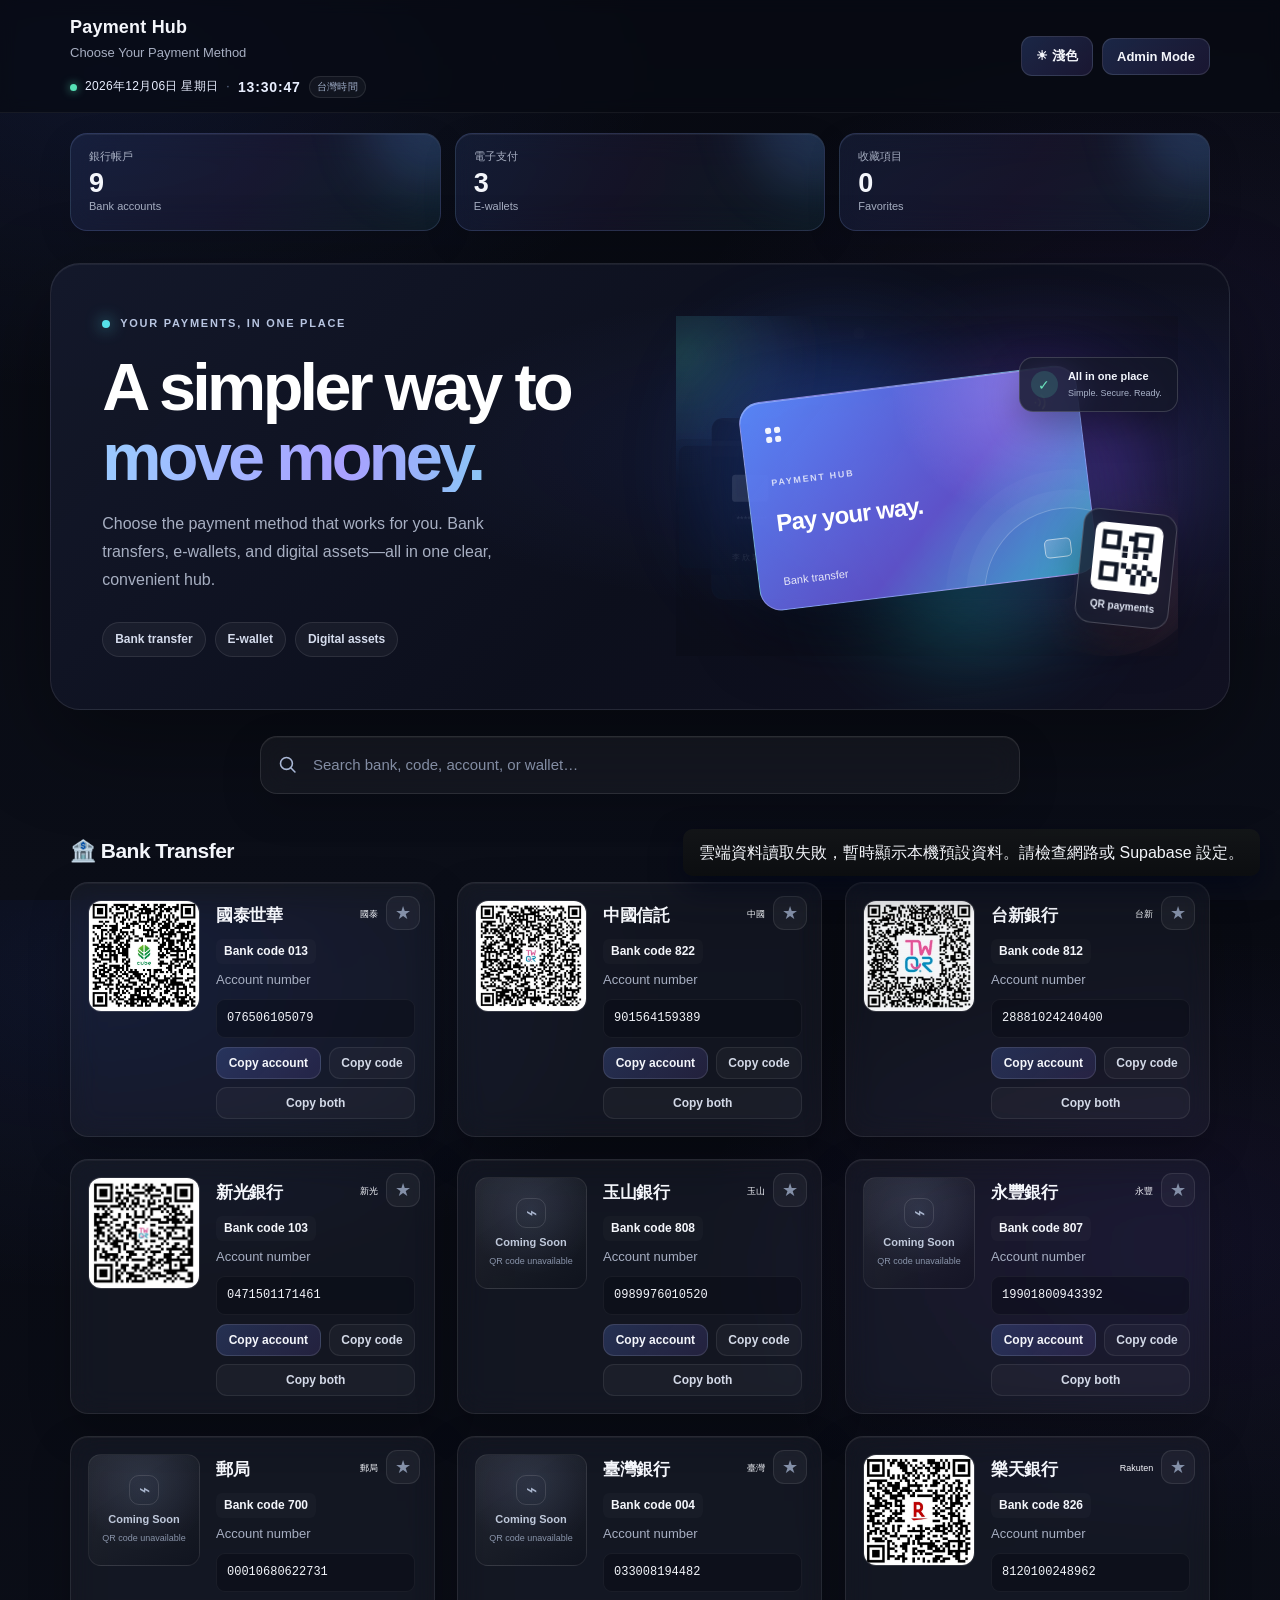
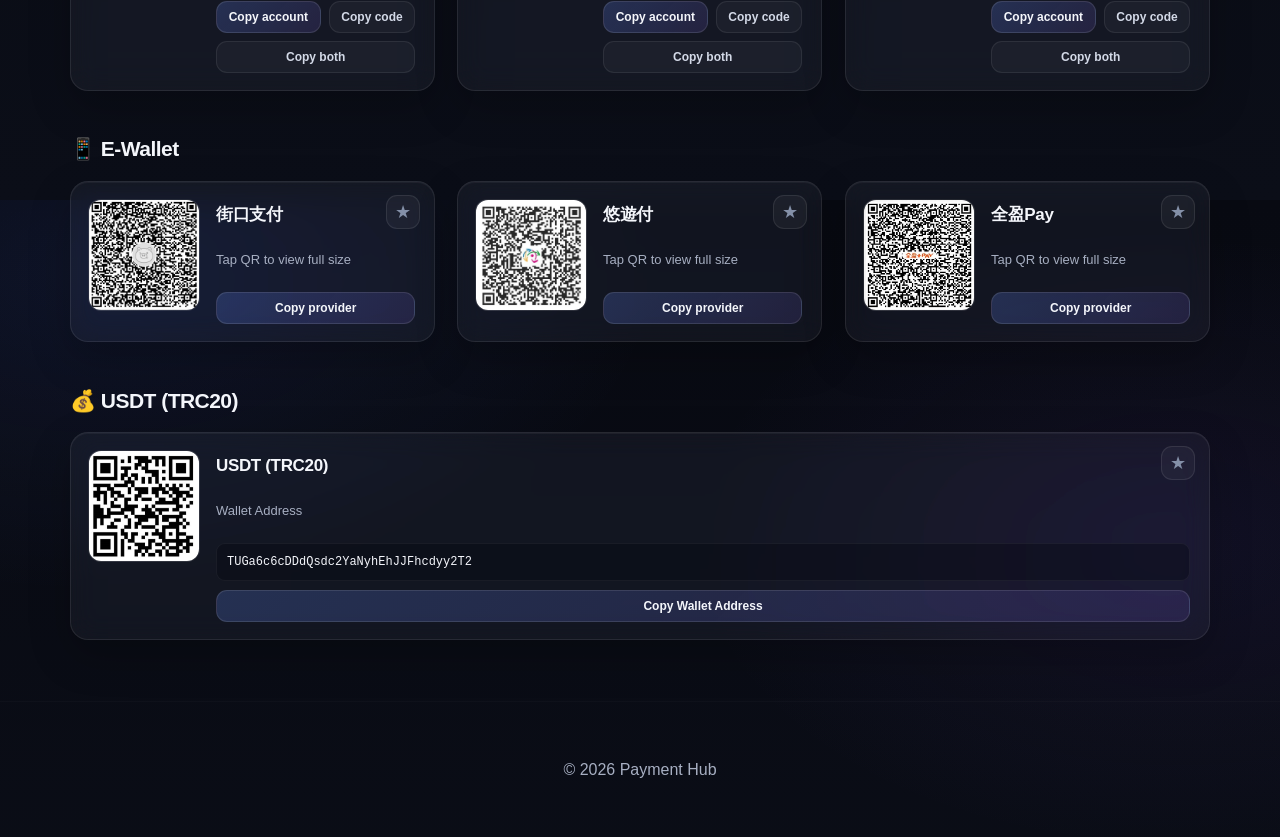
==== index.html @ e32b8cda "Integrate Supabase Shared Payment Hub" ====
<!doctype html>
<html lang="zh-Hant">
<head>
  <meta charset="utf-8" />
  <meta name="viewport" content="width=device-width,initial-scale=1" />
  <title>Payment Hub</title>
  <link rel="stylesheet" href="style.css" />
</head>
<body>
  <header class="site-header">
    <div class="container header-inner">
      <div class="brand">
        <h1 class="site-title">Payment Hub</h1>
        <p class="site-subtitle">Choose Your Payment Method</p>
        <div class="live-clock" aria-label="Current date and time in Taiwan">
          <span class="live-clock-dot" aria-hidden="true"></span>
          <span id="live-date">Loading date…</span>
          <span class="live-clock-divider" aria-hidden="true">·</span>
          <time id="live-time">--:--:--</time>
          <span class="live-clock-zone">台灣時間</span>
        </div>
      </div>
      <div class="header-tools">
        <button id="theme-toggle" class="btn btn-secondary theme-toggle" type="button" aria-label="Switch color theme">☀ 淺色</button>
        <button id="admin-toggle" class="btn admin-toggle" type="button">Admin Mode</button>
      </div>
    </div>
  </header>

  <main>
    <section class="overview-strip container" aria-label="Payment overview">
      <div class="overview-card"><span>銀行帳戶</span><strong data-count="bank-count">0</strong><small>Bank accounts</small></div>
      <div class="overview-card"><span>電子支付</span><strong data-count="wallet-count">0</strong><small>E-wallets</small></div>
      <div class="overview-card"><span>收藏項目</span><strong data-count="favorite-count">0</strong><small>Favorites</small></div>
    </section>
    <section class="hero" aria-labelledby="hero-title">
      <div class="hero-inner container">
        <div class="hero-copy">
          <p class="hero-eyebrow"><span class="eyebrow-dot"></span> YOUR PAYMENTS, IN ONE PLACE</p>
          <h2 class="hero-title" id="hero-title">A simpler way to <span>move money.</span></h2>
          <p class="hero-subtitle">Choose the payment method that works for you. Bank transfers, e-wallets, and digital assets—all in one clear, convenient hub.</p>
          <div class="hero-highlights" aria-label="Available payment categories">
            <span>Bank transfer</span>
            <span>E-wallet</span>
            <span>Digital assets</span>
          </div>
        </div>

        <div class="hero-art" aria-hidden="true">
          <img class="hero-illustration" src="images/images_hero-illustration.svg" alt="">
          <div class="hero-orb hero-orb-blue"></div>
          <div class="hero-orb hero-orb-purple"></div>
          <div class="hero-orb hero-orb-cyan"></div>

          <div class="visual-payment-card">
            <div class="visual-card-top">
              <span class="visual-mark"><i></i><i></i><i></i><i></i></span>
              <svg class="visual-contactless" viewBox="0 0 24 24" fill="none">
                <path d="M8.5 8.5a5 5 0 0 1 0 7M12 5a10 10 0 0 1 0 14M5 12h.01" stroke="currentColor" stroke-width="1.8" stroke-linecap="round"/>
              </svg>
            </div>
            <span class="visual-card-label">PAYMENT HUB</span>
            <strong>Pay your way.</strong>
            <div class="visual-card-bottom">
              <span>Bank transfer</span>
              <span class="visual-card-chip"></span>
            </div>
          </div>

          <div class="visual-qr-card">
            <svg class="visual-qr" viewBox="0 0 64 64" fill="none">
              <rect width="64" height="64" rx="8" fill="white"/>
              <path fill="#111827" d="M7 7h18v18H7zM11 11v10h10V11H11zm26-4h18v18H37zM41 11v10h10V11H41zM7 37h18v18H7zM11 41v10h10V41H11zm21-30h5v5h-5zm-5 10h5v5h-5zm10 0h5v5h-5zm10 5h5v5h-5zM27 27h5v5h-5zm10 0h5v5h-5zm10 0h5v5h-5zM27 37h5v5h-5zm10 0h5v5h-5zm10 0h5v5h-5zm-15 5h5v5h-5zm10 0h5v5h-5zm10 0h5v5h-5zm-15 5h5v5h-5zm10 0h5v5h-5zm10 0h5v5h-5zm-20 5h5v5h-5zm10 0h5v5h-5z"/>
            </svg>
            <span>QR payments</span>
          </div>

          <div class="visual-status">
            <span class="status-check">✓</span>
            <span><strong>All in one place</strong><small>Simple. Secure. Ready.</small></span>
          </div>
        </div>
      </div>
    </section>

    <section class="search-panel container" role="search" aria-label="Search payment methods">
      <div class="search-control">
        <svg class="search-icon" viewBox="0 0 24 24" fill="none" aria-hidden="true">
          <circle cx="10.8" cy="10.8" r="6.8" stroke="currentColor" stroke-width="1.8"/>
          <path d="m16 16 4.5 4.5" stroke="currentColor" stroke-width="1.8" stroke-linecap="round"/>
        </svg>
        <input id="payment-search" type="search" aria-label="Search bank names, bank codes, account numbers, and e-wallets" placeholder="Search bank, code, account, or wallet…" autocomplete="off">
        <button id="clear-search" class="search-clear" type="button" aria-label="Clear search" hidden>×</button>
      </div>
    </section>
    <p id="search-empty" class="search-empty container" role="status" hidden>No payment methods found. Try another name, bank code, or account number.</p>

    <section class="sections container">
      <div id="favorites-section" class="section-block favorites-section" hidden>
        <h3 class="section-title">★ Favorites</h3>
        <div id="favorites-grid" class="grid cards-grid"></div>
      </div>

      <!-- Bank Transfer -->
      <div class="section-block">
        <h3 class="section-title">🏦 Bank Transfer</h3>
        <div id="banks-grid" class="grid cards-grid"></div>
      </div>

      <!-- E-Wallet -->
      <div class="section-block">
        <h3 class="section-title">📱 E-Wallet</h3>
        <div id="ewallet-grid" class="grid cards-grid"></div>
      </div>

      <!-- USDT -->
      <div class="section-block">
        <h3 class="section-title">💰 USDT (TRC20)</h3>
        <div class="usdt-card card glass payment-card" data-payment-id="usdt:trc20" data-search="USDT TRC20 Wallet Address TUGa6c6cDDdQsdc2YaNyhEhJJFhcdyy2T2">
          <div class="card-media">
            <img src="images/ustd.jpg" alt="USDT (TRC20)" class="card-img qr-img payment-qr" data-provider="USDT (TRC20)" data-full="images/ustd.jpg">
          </div>
          <div class="card-body">
            <div class="card-heading">
              <h4 class="card-name">USDT (TRC20)</h4>
              <button class="favorite-toggle" type="button" data-action="favorite" data-payment-id="usdt:trc20" aria-label="Add USDT (TRC20) to favorites" aria-pressed="false">★</button>
            </div>
            <p class="muted">Wallet Address</p>
            <pre id="usdt-address" class="address">TUGa6c6cDDdQsdc2YaNyhEhJJFhcdyy2T2</pre>
            <div class="card-actions">
              <button class="btn ripple" id="copy-usdt" data-action="copy-usdt">Copy Wallet Address</button>
            </div>
          </div>
        </div>
      </div>
    </section>
  </main>

  <footer class="site-footer">
    <div class="container footer-inner">
      <p>© 2026 Payment Hub</p>
    </div>
  </footer>

  <!-- Personal admin workspace -->
  <section id="admin-panel" class="admin-panel" hidden aria-labelledby="admin-title">
    <div class="admin-panel-inner">
      <div class="admin-heading">
        <div>
          <p class="admin-kicker">SHARED ADMIN WORKSPACE</p>
          <h2 id="admin-title">Payment management</h2>
          <p class="admin-note">Changes are saved to the shared Payment Hub database and are visible to all visitors.</p>
        </div>
        <button id="admin-exit" class="btn btn-secondary" type="button">Exit Admin</button>
      </div>
      <div class="admin-toolbar">
        <button id="add-bank" class="btn" type="button">＋ Add bank</button>
        <button id="add-wallet" class="btn" type="button">＋ Add e-wallet</button>
        <button id="export-data" class="btn btn-secondary" type="button">Export backup</button>
        <button id="import-data" class="btn btn-secondary" type="button">Import backup</button>
        <input id="import-file" type="file" accept="application/json,.json" hidden>
      </div>
      <form id="payment-editor" class="payment-editor" hidden>
        <h3 id="editor-title">Add payment method</h3>
        <input id="editor-type" type="hidden">
        <input id="editor-original-id" type="hidden">
        <div class="editor-fields">
          <label>Display name<input id="editor-name" required maxlength="60" autocomplete="off"></label>
          <label id="bank-code-wrap">Bank code<input id="editor-code" maxlength="12" inputmode="numeric" autocomplete="off"></label>
          <label id="bank-account-wrap">Account number<input id="editor-account" maxlength="50" autocomplete="off"></label>
          <label class="upload-label">QR image (JPG / PNG)<input id="editor-image" type="file" accept="image/jpeg,image/png"></label>
        </div>
        <p id="editor-image-status" class="admin-note">No new image selected. Existing QR image will be retained when editing.</p>
        <div class="editor-actions">
          <button class="btn" type="submit">Save payment method</button>
          <button id="editor-cancel" class="btn btn-secondary" type="button">Cancel</button>
        </div>
      </form>
      <section class="admin-history">
        <div class="history-heading"><h3>操作歷史</h3><button id="clear-history" class="btn btn-secondary" type="button">清除紀錄</button></div>
        <div id="admin-history-list" class="history-list"></div>
      </section>
      <div class="admin-lists">
        <div><h3>Banks</h3><div id="admin-banks-list" class="admin-list"></div></div>
        <div><h3>E-wallets</h3><div id="admin-wallets-list" class="admin-list"></div></div>
      </div>
      <p class="admin-security">Security: Supabase authentication and database policies control administrator access. Visitors can only view published payment methods.</p>
    </div>
  </section>

  <!-- Toast -->
  <div id="toast" class="toast" aria-live="polite" aria-atomic="true"></div>

  <!-- QR Modal -->
  <div id="qr-modal" class="modal" aria-hidden="true">
    <div class="modal-overlay" id="modal-overlay"></div>
    <div class="modal-content" role="dialog" aria-modal="true" aria-labelledby="modal-caption">
      <button id="modal-close" class="modal-close" aria-label="Close">✕</button>
      <img id="modal-img" src="" alt="QR full view">
      <p id="modal-caption" class="modal-caption"></p>
    </div>
  </div>

  <script src="script.js"></script>
</body>
</html>
---- style.css ----
/* style.css - Payment Hub
   Dark glassmorphism theme, smooth animations, responsive layout
   Supports: hero svg, cards, modal, toast, ripple, intersection reveal
*/

/* =========================
   Variables
   ========================= */
:root{
  --bg-01: #080a12;
  --bg-02: #0b0e18;
  --panel: rgba(255,255,255,0.04);
  --glass: rgba(255,255,255,0.055);
  --muted: #a7afc2;
  --text: #f4f6fb;
  --accent-1: #64a7ff;
  --accent-2: #56e1e9;
  --accent-3: #a78bfa;
  --success: #34d399;
  --shadow: 0 12px 30px rgba(2,6,23,0.65);
  --card-radius: 14px;
  --gap: 20px;
  --container-max: 1180px;
}

/* =========================
   Reset & base
   ========================= */
* { box-sizing: border-box; -webkit-font-smoothing:antialiased; -moz-osx-font-smoothing:grayscale; }
html,body { height:100%; }
html { font-size:16px; }
body{
  margin:0;
  min-height:100%;
  background-image:
    radial-gradient(800px 460px at 8% 8%, rgba(82,119,255,0.09), transparent 70%),
    radial-gradient(700px 440px at 92% 38%, rgba(119,74,222,0.08), transparent 70%),
    linear-gradient(180deg, var(--bg-01) 0%, var(--bg-02) 100%);
  color:var(--text);
  font-family: -apple-system, BlinkMacSystemFont, "Segoe UI", Roboto, "Helvetica Neue", Arial, "Noto Sans TC";
  line-height:1.45;
  -webkit-tap-highlight-color: transparent;
  padding-bottom:80px;
}

/* container */
.container { max-width: var(--container-max); margin: 0 auto; padding: 20px; }

/* link reset */
a { color: inherit; text-decoration: none; }

/* =========================
   Header
   ========================= */
.site-header {
  position: sticky;
  top:0;
  z-index:60;
  backdrop-filter: blur(8px) saturate(120%);
  background: rgba(8,10,18,0.72);
  border-bottom: 1px solid rgba(255,255,255,0.06);
}
.header-inner {
  display:flex;
  align-items:center;
  justify-content:space-between;
  gap:12px;
  padding:14px 20px;
}
.brand .site-title {
  font-size:18px;
  font-weight:700;
  letter-spacing:0.2px;
  color:var(--text);
  margin:0;
  opacity:0;
  transform: translateY(-6px);
  transition: all 700ms cubic-bezier(.2,.9,.2,1);
}
.brand .site-subtitle {
  font-size:13px;
  color:var(--muted);
  margin-top:4px;
  opacity:0;
  transform: translateY(-6px);
  transition: all 700ms cubic-bezier(.2,.9,.2,1) 120ms;
}

/* =========================
   HERO
   ========================= */
.hero {
  display:flex;
  align-items:center;
  justify-content:center;
  padding:32px 12px 26px;
}
.hero-inner {
  display:flex;
  align-items:center;
  justify-content:space-between;
  gap:clamp(28px, 5vw, 72px);
  width:100%;
  max-width:1180px;
  min-height:400px;
  padding:clamp(28px, 4vw, 56px);
  border-radius:30px;
  position:relative;
  isolation:isolate;
  overflow:hidden;
  background:
    radial-gradient(ellipse at 82% 42%, rgba(82,111,255,0.12), transparent 48%),
    linear-gradient(135deg, rgba(20,25,43,0.96), rgba(13,16,29,0.94) 55%, rgba(17,17,34,0.96));
  border:1px solid rgba(255,255,255,0.09);
  box-shadow:0 32px 90px rgba(0,0,0,0.36), inset 0 1px 0 rgba(255,255,255,0.055);
}

.hero-copy { flex:0 1 510px; min-width:0; position:relative; z-index:2; color:var(--text); }
.hero-eyebrow {
  display:flex;
  align-items:center;
  gap:10px;
  margin:0 0 22px;
  color:#b8c5e1;
  font-size:11px;
  font-weight:700;
  letter-spacing:0.16em;
}
.eyebrow-dot {
  width:8px;
  height:8px;
  border-radius:50%;
  background:var(--accent-2);
  box-shadow:0 0 16px rgba(86,225,233,0.85);
}
.hero-title {
  max-width:540px;
  font-size:clamp(42px, 5.2vw, 68px);
  line-height:1.04;
  margin:0 0 18px;
  letter-spacing:-0.055em;
  font-weight:730;
  color:#fff;
  opacity:0;
  transform:translateY(8px);
  transition:all 800ms cubic-bezier(.2,.9,.2,1);
}
.hero-title span {
  display:block;
  background:linear-gradient(100deg, #9bc8ff 5%, #a9a0ff 48%, #6ee8ee 100%);
  -webkit-background-clip:text;
  background-clip:text;
  color:transparent;
}
.hero-subtitle {
  max-width:450px;
  font-size:16px;
  line-height:1.75;
  margin:0;
  color:var(--muted);
  opacity:0;
  transform:translateY(10px);
  transition:all 860ms cubic-bezier(.2,.9,.2,1) 120ms;
}
.hero-highlights {
  display:flex;
  flex-wrap:wrap;
  gap:9px;
  margin-top:28px;
}
.hero-highlights span {
  padding:8px 12px;
  border:1px solid rgba(255,255,255,0.09);
  border-radius:999px;
  background:rgba(255,255,255,0.045);
  color:#d5dced;
  font-size:12px;
  font-weight:600;
}

.hero-art {
  flex:1 1 500px;
  min-width:0;
  max-width:570px;
  min-height:340px;
  position:relative;
  display:flex;
  align-items:center;
  justify-content:center;
  isolation:isolate;
}
.hero-illustration {
  position:absolute;
  z-index:-1;
  inset:0;
  width:100%;
  height:100%;
  object-fit:cover;
  opacity:0.54;
  mix-blend-mode:screen;
  filter:saturate(1.18);
  pointer-events:none;
}
.hero-orb {
  position:absolute;
  z-index:-1;
  width:190px;
  height:190px;
  border-radius:50%;
  filter:blur(58px);
  opacity:0.52;
  animation:ambientDrift 9s ease-in-out infinite alternate;
  pointer-events:none;
}
.hero-orb-blue { top:15%; left:13%; background:#326dff; }
.hero-orb-purple { top:20%; right:9%; background:#8b4dff; animation-delay:-3s; }
.hero-orb-cyan { bottom:7%; left:43%; width:150px; height:150px; background:#19d8e6; animation-delay:-6s; }
@keyframes ambientDrift {
  from { transform:translate3d(-10px, 8px, 0) scale(0.92); opacity:0.38; }
  to { transform:translate3d(14px, -12px, 0) scale(1.12); opacity:0.66; }
}
.visual-payment-card {
  position:relative;
  z-index:1;
  width:min(340px, 76%);
  min-height:210px;
  padding:22px 24px 18px;
  display:flex;
  flex-direction:column;
  justify-content:space-between;
  overflow:hidden;
  border:1px solid rgba(255,255,255,0.26);
  border-radius:22px;
  background:
    radial-gradient(circle at 84% 7%, rgba(178,157,255,0.48), transparent 38%),
    linear-gradient(135deg, rgba(91,139,255,0.94), rgba(99,83,207,0.92) 58%, rgba(60,185,211,0.9));
  box-shadow:0 28px 70px rgba(0,0,0,0.42), inset 0 1px 0 rgba(255,255,255,0.3);
  transform:rotate(-7deg) translate(-9px, 1px);
  animation:cardFloat 6s ease-in-out infinite;
}
.visual-payment-card::after {
  content:"";
  position:absolute;
  width:170px;
  height:170px;
  right:-55px;
  bottom:-105px;
  border:1px solid rgba(255,255,255,0.23);
  border-radius:50%;
  box-shadow:0 0 0 18px rgba(255,255,255,0.035), 0 0 0 38px rgba(255,255,255,0.025);
  pointer-events:none;
}
.visual-card-top,.visual-card-bottom { display:flex; align-items:center; justify-content:space-between; }
.visual-mark { display:grid; grid-template-columns:repeat(2, 6px); gap:3px; }
.visual-mark i { width:6px; height:6px; border-radius:2px; background:rgba(255,255,255,0.92); }
.visual-contactless { width:23px; height:23px; color:rgba(255,255,255,0.88); }
.visual-card-label { margin-top:15px; color:rgba(255,255,255,0.75); font-size:9px; font-weight:700; letter-spacing:0.19em; }
.visual-payment-card strong { margin-top:3px; color:#fff; font-size:24px; letter-spacing:-0.035em; }
.visual-card-bottom { margin-top:16px; color:rgba(255,255,255,0.86); font-size:11px; }
.visual-card-chip { width:27px; height:19px; border:1px solid rgba(255,255,255,0.58); border-radius:5px; background:linear-gradient(135deg, rgba(255,255,255,0.2), rgba(255,255,255,0.04)); }
.visual-qr-card {
  position:absolute;
  z-index:2;
  right:1%;
  bottom:9%;
  display:flex;
  flex-direction:column;
  align-items:center;
  gap:8px;
  padding:12px 12px 10px;
  border:1px solid rgba(255,255,255,0.2);
  border-radius:16px;
  background:rgba(21,25,42,0.78);
  box-shadow:0 18px 45px rgba(0,0,0,0.35);
  backdrop-filter:blur(16px);
  transform:rotate(6deg);
  animation:floatGentle 5s ease-in-out infinite;
}
.visual-qr { display:block; width:68px; height:68px; border-radius:8px; }
.visual-qr-card span { color:#e0e6f4; font-size:10px; font-weight:600; }
.visual-status {
  position:absolute;
  z-index:3;
  top:12%;
  right:0;
  display:flex;
  align-items:center;
  gap:10px;
  padding:11px 15px 11px 11px;
  border:1px solid rgba(255,255,255,0.16);
  border-radius:14px;
  background:rgba(20,24,40,0.82);
  box-shadow:0 14px 35px rgba(0,0,0,0.28);
  backdrop-filter:blur(14px);
  animation:floatGentle 5.8s ease-in-out -1.5s infinite;
}
.status-check {
  display:grid;
  place-items:center;
  width:27px;
  height:27px;
  border-radius:50%;
  background:rgba(74,222,171,0.17);
  color:#6be4bd;
  font-size:14px;
}
.visual-status strong,.visual-status small { display:block; }
.visual-status strong { color:#f2f5fc; font-size:11px; }
.visual-status small { margin-top:2px; color:#aab4ca; font-size:9px; }
@keyframes cardFloat { 0%,100% { transform:rotate(-7deg) translate(-9px, 1px); } 50% { transform:rotate(-5deg) translate(-5px, -8px); } }
@keyframes floatGentle { 0%,100% { translate:0 0; } 50% { translate:0 -8px; } }

/* =========================
   Search & favorites
   ========================= */
.search-panel { padding-top:0; padding-bottom:12px; }
.search-control {
  display:flex;
  align-items:center;
  gap:13px;
  max-width:760px;
  min-height:58px;
  margin:0 auto;
  padding:0 16px;
  border:1px solid rgba(255,255,255,0.1);
  border-radius:17px;
  background:rgba(255,255,255,0.045);
  box-shadow:0 14px 40px rgba(0,0,0,0.18), inset 0 1px 0 rgba(255,255,255,0.04);
  backdrop-filter:blur(16px);
  transition:border-color 180ms ease, box-shadow 180ms ease, background 180ms ease;
}
.search-control:focus-within {
  border-color:rgba(116,155,255,0.55);
  background:rgba(255,255,255,0.065);
  box-shadow:0 0 0 4px rgba(103,143,255,0.1), 0 14px 40px rgba(0,0,0,0.2);
}
.search-icon { width:21px; height:21px; flex:0 0 auto; color:#aab8d6; }
.search-control input {
  width:100%;
  min-width:0;
  border:0;
  outline:0;
  background:transparent;
  color:var(--text);
  font:inherit;
  font-size:15px;
}
.search-control input::placeholder { color:#838da4; }
.search-control input::-webkit-search-cancel-button { display:none; }
.search-clear {
  display:grid;
  place-items:center;
  flex:0 0 30px;
  width:30px;
  height:30px;
  border:0;
  border-radius:50%;
  background:rgba(255,255,255,0.09);
  color:#dce4f4;
  font-size:21px;
  line-height:1;
  cursor:pointer;
}
.search-clear[hidden], [hidden] { display:none !important; }
.search-empty {
  margin-top:8px;
  margin-bottom:0;
  padding:22px;
  border:1px dashed rgba(255,255,255,0.13);
  border-radius:16px;
  color:var(--muted);
  text-align:center;
}
.favorites-section .section-title { color:#d9ceff; }
.card-heading { display:flex; align-items:flex-start; justify-content:space-between; gap:8px; min-width:0; }
.card-heading .card-name { min-width:0; padding-top:3px; }
.favorite-toggle {
  display:grid;
  place-items:center;
  flex:0 0 34px;
  width:34px;
  height:34px;
  margin:-4px -5px 0 0;
  border:1px solid rgba(255,255,255,0.09);
  border-radius:11px;
  background:rgba(255,255,255,0.045);
  color:#8490a8;
  font-size:18px;
  cursor:pointer;
  transition:color 180ms ease, background 180ms ease, border-color 180ms ease, transform 180ms ease;
}
.favorite-toggle:hover { transform:scale(1.07); color:#ffe19a; }
.favorite-toggle.is-favorite {
  color:#ffd166;
  border-color:rgba(255,209,102,0.28);
  background:rgba(255,209,102,0.12);
  text-shadow:0 0 14px rgba(255,209,102,0.44);
}
.card-actions { flex-wrap:wrap; }
.card-actions .btn { flex:1 1 auto; padding:8px 10px; font-size:12px; white-space:nowrap; }
.card-actions .btn-secondary { background:rgba(255,255,255,0.035); border-color:rgba(255,255,255,0.08); color:#d3d9e7; }
.card-actions .btn-secondary:hover { background:rgba(255,255,255,0.08); border-color:rgba(255,255,255,0.17); }
.card-actions .copy-combined { flex-basis:100%; }
.coming-soon {
  display:flex;
  flex-direction:column;
  align-items:center;
  justify-content:center;
  gap:5px;
  width:100%;
  height:100%;
  padding:10px;
  color:#c0c9db;
  text-align:center;
  background:radial-gradient(circle at 50% 28%, rgba(134,157,208,0.15), transparent 68%);
}
.coming-soon-icon {
  display:grid;
  place-items:center;
  width:30px;
  height:30px;
  margin-bottom:2px;
  border:1px solid rgba(255,255,255,0.12);
  border-radius:10px;
  color:#a9b5cd;
  font-size:19px;
}
.coming-soon strong { font-size:11px; font-weight:650; }
.coming-soon small { color:#8994aa; font-size:9px; }
.payment-qr { cursor:zoom-in; }

/* =========================
   Sections & Titles
   ========================= */
.sections { display:grid; gap:42px; padding:20px; margin-top:8px; }
.section-block { margin-top:2px; }
.section-title {
  font-size:21px;
  letter-spacing:-0.025em;
  margin:0 0 16px;
  color:var(--text);
  display:flex;
  align-items:center;
  gap:8px;
}

/* =========================
   Grid & Cards
   ========================= */
.grid.cards-grid{
  display:grid;
  gap:22px;
  grid-template-columns:repeat(auto-fit, minmax(min(100%, 320px), 1fr));
}

/* Card base */
.card {
  display:flex;
  align-items:flex-start;
  gap:16px;
  min-width:0;
  padding:17px;
  border-radius:18px;
  background:linear-gradient(145deg, rgba(255,255,255,0.065), rgba(255,255,255,0.025));
  border:1px solid rgba(255,255,255,0.085);
  box-shadow:0 16px 42px rgba(0,0,0,0.22), inset 0 1px 0 rgba(255,255,255,0.045);
  transition:transform 300ms cubic-bezier(.2,.9,.2,1), box-shadow 300ms ease, border-color 300ms ease;
  transform:translateY(18px);
  opacity:0;
  overflow:hidden;
  will-change: transform, opacity;
}
.card.in-view { transform:translateY(0); opacity:1; transition-duration:700ms; }

/* hover lift */
.card:hover {
  transform:translateY(-5px);
  border-color:rgba(143,171,255,0.24);
  box-shadow:0 24px 54px rgba(0,0,0,0.34), inset 0 1px 0 rgba(255,255,255,0.07);
}

/* glass variant */
.glass { background:rgba(255,255,255,0.045); backdrop-filter:blur(14px) saturate(135%); }

/* media */
.card-media {
  flex:0 0 112px;
  width:112px;
  min-width:112px;
  height:112px;
  aspect-ratio:1;
  border-radius:13px;
  display:flex;
  align-items:center;
  justify-content:center;
  overflow:hidden;
  background:linear-gradient(145deg, rgba(255,255,255,0.08), rgba(0,0,0,0.12));
  border:1px solid rgba(255,255,255,0.08);
  transition:transform 260ms ease;
}
.card:hover .card-media { transform:scale(1.025); }

.card-img { width:100%; height:100%; object-fit:cover; display:block; }

/* body */
.card-body { flex:1; min-width:0; display:flex; flex-direction:column; gap:9px; padding-right:2px; }
.card-name { font-size:17px; font-weight:700; color:var(--text); margin:0; letter-spacing:-0.02em; }
.muted { color:var(--muted); font-size:13px; }
.address, pre {
  margin:0;
  padding:9px 10px;
  background:rgba(4,7,15,0.36);
  border:1px solid rgba(255,255,255,0.055);
  border-radius:9px;
  color:var(--text);
  font-family: ui-monospace, SFMono-Regular, Menlo, Monaco, "Courier New", monospace;
  font-size:12px;
  line-height:1.55;
  overflow-wrap:anywhere;
  white-space:pre-wrap;
}

/* meta row */
.meta { display:flex; flex-wrap:wrap; gap:7px; align-items:center; font-size:12px; color:var(--muted); }

/* actions */
.card-actions { margin-top:auto; display:flex; gap:8px; align-items:center; }

/* =========================
   Buttons & ripple
   ========================= */
.btn {
  -webkit-appearance:none;
  appearance:none;
  border:1px solid rgba(255,255,255,0.11);
  background:linear-gradient(135deg, rgba(103,143,255,0.22), rgba(128,101,227,0.15));
  color:var(--text);
  padding:10px 14px;
  border-radius:11px;
  cursor:pointer;
  position:relative;
  overflow:hidden;
  font-weight:700;
  font-size:13px;
  transition:background 180ms ease, border-color 180ms ease, transform 180ms ease;
}
.btn:hover { background:linear-gradient(135deg, rgba(103,143,255,0.34), rgba(128,101,227,0.24)); border-color:rgba(164,184,255,0.28); }
.btn:active { transform: translateY(1px); }
.btn:disabled { opacity:0.6; cursor:not-allowed; }

/* ripple element */
.ripple-effect {
  position:absolute;
  border-radius:50%;
  transform: scale(0);
  background: rgba(255,255,255,0.12);
  animation: ripple 700ms linear;
  pointer-events:none;
}
@keyframes ripple { to { transform: scale(4); opacity:0; } }

/* =========================
   Modal (fullscreen image)
   ========================= */
.modal {
  position:fixed;
  inset:0;
  display:none;
  align-items:center;
  justify-content:center;
  z-index:120;
}
.modal[aria-hidden="false"] { display:flex; }
.modal-overlay {
  position:absolute;
  inset:0;
  background:rgba(1,2,4,0.84);
  backdrop-filter:blur(10px);
  opacity:0;
  transition:opacity 220ms ease;
}
.modal[aria-hidden="false"] .modal-overlay { opacity:1; }
.modal-content {
  position:relative;
  z-index:122;
  width:min(94vw, 920px);
  max-height:94vh;
  padding:24px;
  border:1px solid rgba(255,255,255,0.11);
  border-radius:22px;
  background:linear-gradient(145deg, rgba(27,31,49,0.96), rgba(12,15,25,0.98));
  box-shadow:0 28px 90px rgba(0,0,0,0.7), inset 0 1px 0 rgba(255,255,255,0.06);
  display:flex;
  flex-direction:column;
  align-items:center;
  gap:16px;
  animation:modalIn 260ms cubic-bezier(.2,.8,.2,1);
}
@keyframes modalIn { from { transform: translateY(8px) scale(.98); opacity:0 } to { transform: translateY(0) scale(1); opacity:1 } }
@keyframes modalOut { to { transform:translateY(8px) scale(.98); opacity:0; } }
.modal.is-closing .modal-overlay { opacity:0; }
.modal.is-closing .modal-content { animation:modalOut 220ms ease forwards; }
.modal-close {
  position:absolute;
  top:12px;
  right:12px;
  border:1px solid rgba(255,255,255,0.12);
  background:rgba(0,0,0,0.52);
  color:var(--text);
  padding:8px 11px;
  border-radius:10px;
  cursor:pointer;
}
.modal-content img { width:min(72vh, 68vw, 680px); height:min(72vh, 68vw, 680px); max-width:100%; object-fit:contain; border-radius:14px; display:block; background:#fff; }
.modal-caption { margin:0; color:#f1f4fb; font-size:16px; font-weight:650; letter-spacing:-0.01em; }

/* =========================
   Toast
   ========================= */
.toast {
  position: fixed;
  right: 20px;
  bottom: 24px;
  background: linear-gradient(180deg, rgba(20,22,24,0.92), rgba(12,14,16,0.96));
  color: var(--text);
  padding: 12px 16px;
  border-radius: 10px;
  box-shadow: var(--shadow);
  opacity: 0;
  transform: translateY(6px);
  transition: all 240ms ease;
  z-index:140;
  pointer-events:none;
}
.toast.show { opacity:1; transform: translateY(0); pointer-events:auto; }

/* =========================
   Footer
   ========================= */
.site-footer {
  margin-top:40px;
  padding:20px 0;
  color:var(--muted);
  text-align:center;
  border-top: 1px solid rgba(255,255,255,0.02);
}

/* =========================
   Utilities & accessibility
   ========================= */
.center { display:flex; align-items:center; justify-content:center; }
:focus { outline: 3px solid rgba(96,165,250,0.14); outline-offset:3px; border-radius:6px; }

/* =========================
   Responsive
   ========================= */
@media (max-width:1000px) {
  .grid.cards-grid { grid-template-columns: repeat(2, 1fr); }
  .hero-inner { min-height:400px; padding:36px; gap:28px; border-radius:24px; }
  .hero-title { font-size:clamp(38px, 5vw, 54px); }
  .hero-art { min-height:300px; }
}
@media (max-width:760px) {
  .grid.cards-grid { grid-template-columns: 1fr; }
  .hero { padding:22px 10px 18px; }
  .hero-inner { flex-direction:column-reverse; align-items:stretch; gap:0; padding:22px 28px 34px; }
  .hero-copy { flex:0 0 auto; max-width:none; text-align:center; }
  .hero-eyebrow { justify-content:center; margin-bottom:16px; font-size:10px; }
  .hero-title { max-width:620px; margin:0 auto 14px; font-size:clamp(38px, 8vw, 54px); }
  .hero-subtitle { max-width:560px; margin:0 auto; font-size:15px; }
  .hero-highlights { justify-content:center; margin-top:22px; }
  .hero-art { flex:0 0 auto; width:100%; max-width:520px; min-height:290px; margin:0 auto 4px; }
  .sections { gap:32px; padding:16px 12px; }
}
@media (max-width:480px) {
  .hero-inner { padding:15px 19px 28px; border-radius:22px; }
  .hero-art { min-height:250px; }
  .visual-payment-card { width:min(300px, 76%); min-height:180px; padding:17px 18px 14px; border-radius:18px; }
  .visual-payment-card strong { font-size:21px; }
  .visual-qr-card { right:0; bottom:5%; padding:9px 9px 8px; border-radius:13px; }
  .visual-qr { width:58px; height:58px; }
  .visual-status { top:7%; right:-2%; gap:7px; padding:9px 11px 9px 9px; }
  .visual-status strong { font-size:10px; }
  .hero-highlights { gap:7px; }
  .hero-highlights span { padding:7px 10px; font-size:11px; }
  .card { gap:12px; padding:12px; border-radius:15px; }
  .card-media { flex-basis:86px; width:86px; min-width:86px; height:86px; border-radius:11px; }
  .card-body { gap:7px; }
  .card-name { font-size:16px; }
  .address, pre { padding:7px 8px; font-size:11px; }
  .card-actions .btn { padding:9px 11px; }
  .search-control { min-height:54px; padding:0 12px; border-radius:14px; }
  .search-control input { font-size:14px; }
  .modal-content { width:calc(100vw - 28px); padding:15px; border-radius:17px; }
  .modal-content img { width:min(84vw, 64vh); height:min(84vw, 64vh); }
}

/* =========================
   Reduced motion
   ========================= */
@media (prefers-reduced-motion: reduce) {
  *, *::before, *::after { animation-duration: 0.01ms !important; animation-iteration-count: 1 !important; transition-duration: 0.01ms !important; scroll-behavior: auto !important; }
  .card, .hero-title, .hero-subtitle, .brand .site-title, .brand .site-subtitle { transform:none !important; opacity:1 !important; }
  .card:hover { transform: none !important; box-shadow: var(--shadow); }
  .hero-orb, .visual-payment-card, .visual-qr-card, .visual-status { animation:none !important; }
  .visual-payment-card, .visual-qr-card { transform:none; }
}

/* =========================
   Small tweaks: spacing & look
   ========================= */
.section-title svg { width:20px; height:20px; }
.meta .code { font-weight:700; color:var(--text); background: rgba(255,255,255,0.02); padding:4px 8px; border-radius:6px; }

/* End of style.css */

/* =========================
   Personal admin workspace
   ========================= */
.admin-toggle { flex:0 0 auto; white-space:nowrap; }
.admin-panel {
  position:relative;
  z-index:5;
  margin:18px auto 28px;
  padding:0 20px;
  scroll-margin-top:88px;
}
.admin-panel-inner {
  max-width:1180px;
  margin:0 auto;
  padding:clamp(20px,3vw,34px);
  border:1px solid rgba(115,159,255,.25);
  border-radius:22px;
  background:linear-gradient(145deg,rgba(23,31,54,.97),rgba(12,16,29,.98));
  box-shadow:0 22px 65px rgba(0,0,0,.34);
}
.admin-heading,.admin-toolbar,.editor-actions {
  display:flex;
  align-items:center;
  justify-content:space-between;
  flex-wrap:wrap;
  gap:12px;
}
.admin-kicker { margin:0 0 5px; color:#7edfe7; font-size:10px; font-weight:800; letter-spacing:.17em; }
.admin-heading h2 { margin:0; font-size:25px; letter-spacing:-.03em; }
.admin-note { color:var(--muted); font-size:12px; margin:7px 0 0; }
.admin-toolbar { justify-content:flex-start; margin:22px 0; padding:15px 0; border-top:1px solid rgba(255,255,255,.08); border-bottom:1px solid rgba(255,255,255,.08); }
.payment-editor { margin:20px 0 26px; padding:20px; border:1px solid rgba(255,255,255,.1); border-radius:16px; background:rgba(255,255,255,.035); }
.payment-editor h3,.admin-lists h3 { margin:0 0 14px; font-size:16px; }
.editor-fields { display:grid; grid-template-columns:repeat(2,minmax(0,1fr)); gap:13px; }
.editor-fields label { display:flex; flex-direction:column; gap:7px; color:#cbd5e8; font-size:12px; font-weight:650; }
.editor-fields input { width:100%; min-width:0; padding:11px 12px; border:1px solid rgba(255,255,255,.13); border-radius:10px; outline:none; background:rgba(3,7,16,.5); color:#fff; font:inherit; }
.editor-fields input:focus { border-color:rgba(116,155,255,.7); box-shadow:0 0 0 3px rgba(103,143,255,.12); }
.upload-label { grid-column:1/-1; }
.editor-actions { justify-content:flex-start; margin-top:17px; }
.admin-lists { display:grid; grid-template-columns:repeat(2,minmax(0,1fr)); gap:22px; margin-top:22px; }
.admin-list { display:grid; gap:8px; }
.admin-list-row { display:flex; align-items:center; justify-content:space-between; gap:10px; min-width:0; padding:10px 11px; border:1px solid rgba(255,255,255,.08); border-radius:12px; background:rgba(255,255,255,.035); }
.admin-item-label { min-width:0; overflow-wrap:anywhere; color:#e5eaf5; font-size:12px; }
.admin-item-actions { display:flex; flex:0 0 auto; gap:6px; }
.admin-item-actions .btn { padding:6px 9px; font-size:11px; }
.btn-danger { border-color:rgba(255,112,129,.2); background:rgba(210,60,82,.12); color:#ffabb6; }
.btn-danger:hover { background:rgba(210,60,82,.24); border-color:rgba(255,112,129,.4); }
.admin-security { margin:24px 0 0; padding-top:15px; border-top:1px solid rgba(255,255,255,.08); color:#9ca8bf; font-size:11px; line-height:1.7; }
@media(max-width:700px) {
  .header-inner { align-items:flex-start; }
  .admin-toggle { padding:8px 10px; font-size:11px; }
  .admin-lists,.editor-fields { grid-template-columns:1fr; }
  .admin-list-row { align-items:flex-start; flex-direction:column; }
  .admin-item-actions { width:100%; }
  .admin-item-actions .btn { flex:1; }
}


/* Live Taiwan date and time */
.live-clock {
  display:flex;
  align-items:center;
  flex-wrap:wrap;
  gap:8px;
  margin-top:9px;
  color:#c6d3eb;
  font-size:12px;
  font-variant-numeric:tabular-nums;
  letter-spacing:.025em;
}
.live-clock-dot {
  width:7px;
  height:7px;
  flex:0 0 7px;
  border-radius:50%;
  background:#56e1b5;
  box-shadow:0 0 10px rgba(86,225,181,.75);
  animation:clockPulse 2s ease-in-out infinite;
}
.live-clock-divider { color:#687895; }
#live-time { color:#fff; font-weight:750; font-size:14px; letter-spacing:.06em; }
.live-clock-zone {
  padding:3px 7px;
  border:1px solid rgba(255,255,255,.09);
  border-radius:999px;
  background:rgba(255,255,255,.045);
  color:#9eacc6;
  font-size:10px;
}
@keyframes clockPulse { 50% { opacity:.45; box-shadow:0 0 3px rgba(86,225,181,.35); } }
@media(max-width:520px) {
  .live-clock { gap:6px; font-size:11px; }
  #live-time { font-size:13px; }
}


/* Phase 4: theme tokens, dashboard glow, brand marks and motion */
:root[data-theme="light"] {
  --bg-01:#eef3fb;
  --bg-02:#e6edf8;
  --panel:rgba(255,255,255,.72);
  --glass:rgba(255,255,255,.78);
  --muted:#64748b;
  --text:#172033;
  --shadow:0 12px 30px rgba(37,57,91,.12);
}
:root[data-theme="light"] body {
  background-image:
    radial-gradient(800px 460px at 8% 8%,rgba(82,119,255,.12),transparent 70%),
    radial-gradient(700px 440px at 92% 38%,rgba(119,74,222,.1),transparent 70%),
    linear-gradient(180deg,#f6f8fc 0%,#e9eff8 100%);
  color:var(--text);
}
:root[data-theme="light"] .site-header { background:rgba(246,248,252,.82); border-bottom-color:rgba(25,40,70,.1); }
:root[data-theme="light"] .brand .site-title,
:root[data-theme="light"] .hero-title { color:#182238; }
:root[data-theme="light"] .hero-inner { background:radial-gradient(ellipse at 82% 42%,rgba(82,111,255,.13),transparent 48%),linear-gradient(135deg,rgba(255,255,255,.97),rgba(231,237,250,.96)); border-color:rgba(74,95,140,.16); }
:root[data-theme="light"] .card { background:linear-gradient(145deg,rgba(255,255,255,.96),rgba(239,244,252,.9)); border-color:rgba(70,90,130,.14); box-shadow:0 12px 30px rgba(45,64,100,.1); }
:root[data-theme="light"] .card-name,
:root[data-theme="light"] .section-title { color:#172033; }
:root[data-theme="light"] .address,
:root[data-theme="light"] pre { background:rgba(224,232,245,.7); color:#172033; border-color:rgba(70,90,130,.12); }
:root[data-theme="light"] .search-control { background:rgba(255,255,255,.82); border-color:rgba(70,90,130,.17); }
:root[data-theme="light"] .search-control input { color:#172033; }
:root[data-theme="light"] .admin-panel-inner { background:linear-gradient(145deg,#fff,#edf2fb); border-color:rgba(70,100,160,.2); }
:root[data-theme="light"] .admin-heading h2,
:root[data-theme="light"] .admin-lists h3,
:root[data-theme="light"] .payment-editor h3 { color:#172033; }
:root[data-theme="light"] .admin-list-row { background:rgba(220,230,245,.48); }
:root[data-theme="light"] .admin-item-label { color:#25334c; }
.header-tools { display:flex; align-items:center; gap:9px; }
.theme-toggle { white-space:nowrap; }
.overview-strip { display:grid; grid-template-columns:repeat(3,minmax(0,1fr)); gap:14px; padding-top:20px; padding-bottom:0; }
.overview-card {
  position:relative; overflow:hidden; min-height:92px; padding:15px 18px;
  border:1px solid rgba(151,176,255,.18); border-radius:17px;
  background:linear-gradient(120deg,rgba(87,126,231,.13),rgba(132,103,220,.09),rgba(68,205,211,.08));
  box-shadow:0 12px 34px rgba(0,0,0,.13),inset 0 1px rgba(255,255,255,.06);
  backdrop-filter:blur(15px);
  transition:transform .28s ease,border-color .28s ease,box-shadow .28s ease;
}
.overview-card::after { content:""; position:absolute; width:130px;height:130px;right:-55px;top:-75px;border-radius:50%;background:rgba(103,151,255,.2);filter:blur(27px);pointer-events:none; }
.overview-card:hover { transform:translateY(-4px); border-color:rgba(126,168,255,.4); box-shadow:0 18px 42px rgba(0,0,0,.2); }
.overview-card span,.overview-card small { display:block; color:var(--muted); font-size:11px; }
.overview-card strong { display:block; margin:3px 0 0; color:var(--text); font-size:27px; line-height:1.15; font-weight:800; font-variant-numeric:tabular-nums; }
.bank-brand-mark {
  display:grid; place-items:center; flex:0 0 34px; width:34px; height:34px;
  border:1px solid rgba(130,166,255,.28); border-radius:11px;
  background:linear-gradient(145deg,rgba(93,142,255,.28),rgba(154,115,244,.2));
  color:#bcd4ff; font-size:11px; font-weight:850; letter-spacing:-.04em;
  box-shadow:0 5px 16px rgba(68,105,220,.15);
}
:root[data-theme="light"] .bank-brand-mark { color:#3559a1; background:linear-gradient(145deg,#dce8ff,#e9ddff); }
.card-heading { align-items:center; }
.card-heading .card-name { flex:1; }
.card { transition:transform 320ms cubic-bezier(.2,.9,.2,1),box-shadow 320ms ease,border-color 320ms ease,background 320ms ease; }
.card:hover { transform:translateY(-7px) scale(1.008); }
.btn,.favorite-toggle { transition:transform 180ms ease,box-shadow 220ms ease,background 220ms ease,border-color 220ms ease; }
.btn:hover { box-shadow:0 7px 22px rgba(90,130,255,.16); transform:translateY(-1px); }
.admin-history { margin:22px 0; padding:17px; border:1px solid rgba(255,255,255,.09); border-radius:15px; background:rgba(255,255,255,.025); }
.history-heading { display:flex; align-items:center; justify-content:space-between; gap:10px; }
.history-heading h3 { margin:0 0 12px; font-size:16px; }
.history-list { display:grid; gap:9px; max-height:260px; overflow:auto; }
.history-row { display:flex; align-items:center; gap:11px; padding:9px 10px; border-radius:10px; background:rgba(255,255,255,.035); }
.history-dot { width:8px; height:8px; flex:0 0 8px; border-radius:50%; background:#68d9cb; box-shadow:0 0 10px rgba(104,217,203,.4); }
.history-copy { display:flex; flex-direction:column; gap:2px; }
.history-copy strong { color:var(--text); font-size:12px; }
.history-copy small { color:var(--muted); font-size:10px; }
:root[data-theme="light"] .admin-history { background:rgba(220,230,245,.42); border-color:rgba(70,90,130,.12); }
:root[data-theme="light"] .history-row { background:rgba(255,255,255,.72); }
@media(max-width:650px) {
  .header-tools { gap:6px; }
  .header-tools .btn { padding:8px 9px; font-size:11px; }
  .overview-strip { gap:8px; padding-left:12px; padding-right:12px; }
  .overview-card { min-height:80px; padding:12px 10px; }
  .overview-card strong { font-size:22px; }
  .overview-card span { font-size:10px; }
  .overview-card small { font-size:9px; }
}


/* Shared-cloud integration: compact brand logo beside the bank name */
.bank-name-brand { display:flex; align-items:center; gap:9px; min-width:0; flex:1; }
.bank-name-brand .card-name { margin:0; }
.bank-name-brand .bank-brand-wrap { display:inline-flex; align-items:center; justify-content:flex-start; width:auto; max-width:48px; height:22px; flex:0 0 auto; overflow:hidden; }
.bank-name-brand .bank-brand-logo { display:block; width:auto !important; height:auto !important; max-width:42px !important; max-height:20px !important; object-fit:contain; padding:0; border:0; background:transparent; box-shadow:none; }
.bank-name-brand .bank-brand-fallback { font-size:9px; }
:root[data-theme="dark"] .live-clock,
:root[data-theme="dark"] #live-date,
:root[data-theme="dark"] #live-time { color:#e9efff !important; }
:root[data-theme="light"] .live-clock,
:root[data-theme="light"] #live-date,
:root[data-theme="light"] #live-time { color:#24324b !important; }
:root[data-theme="light"] .live-clock-zone { color:#40516d !important; background:rgba(40,60,100,.08); }
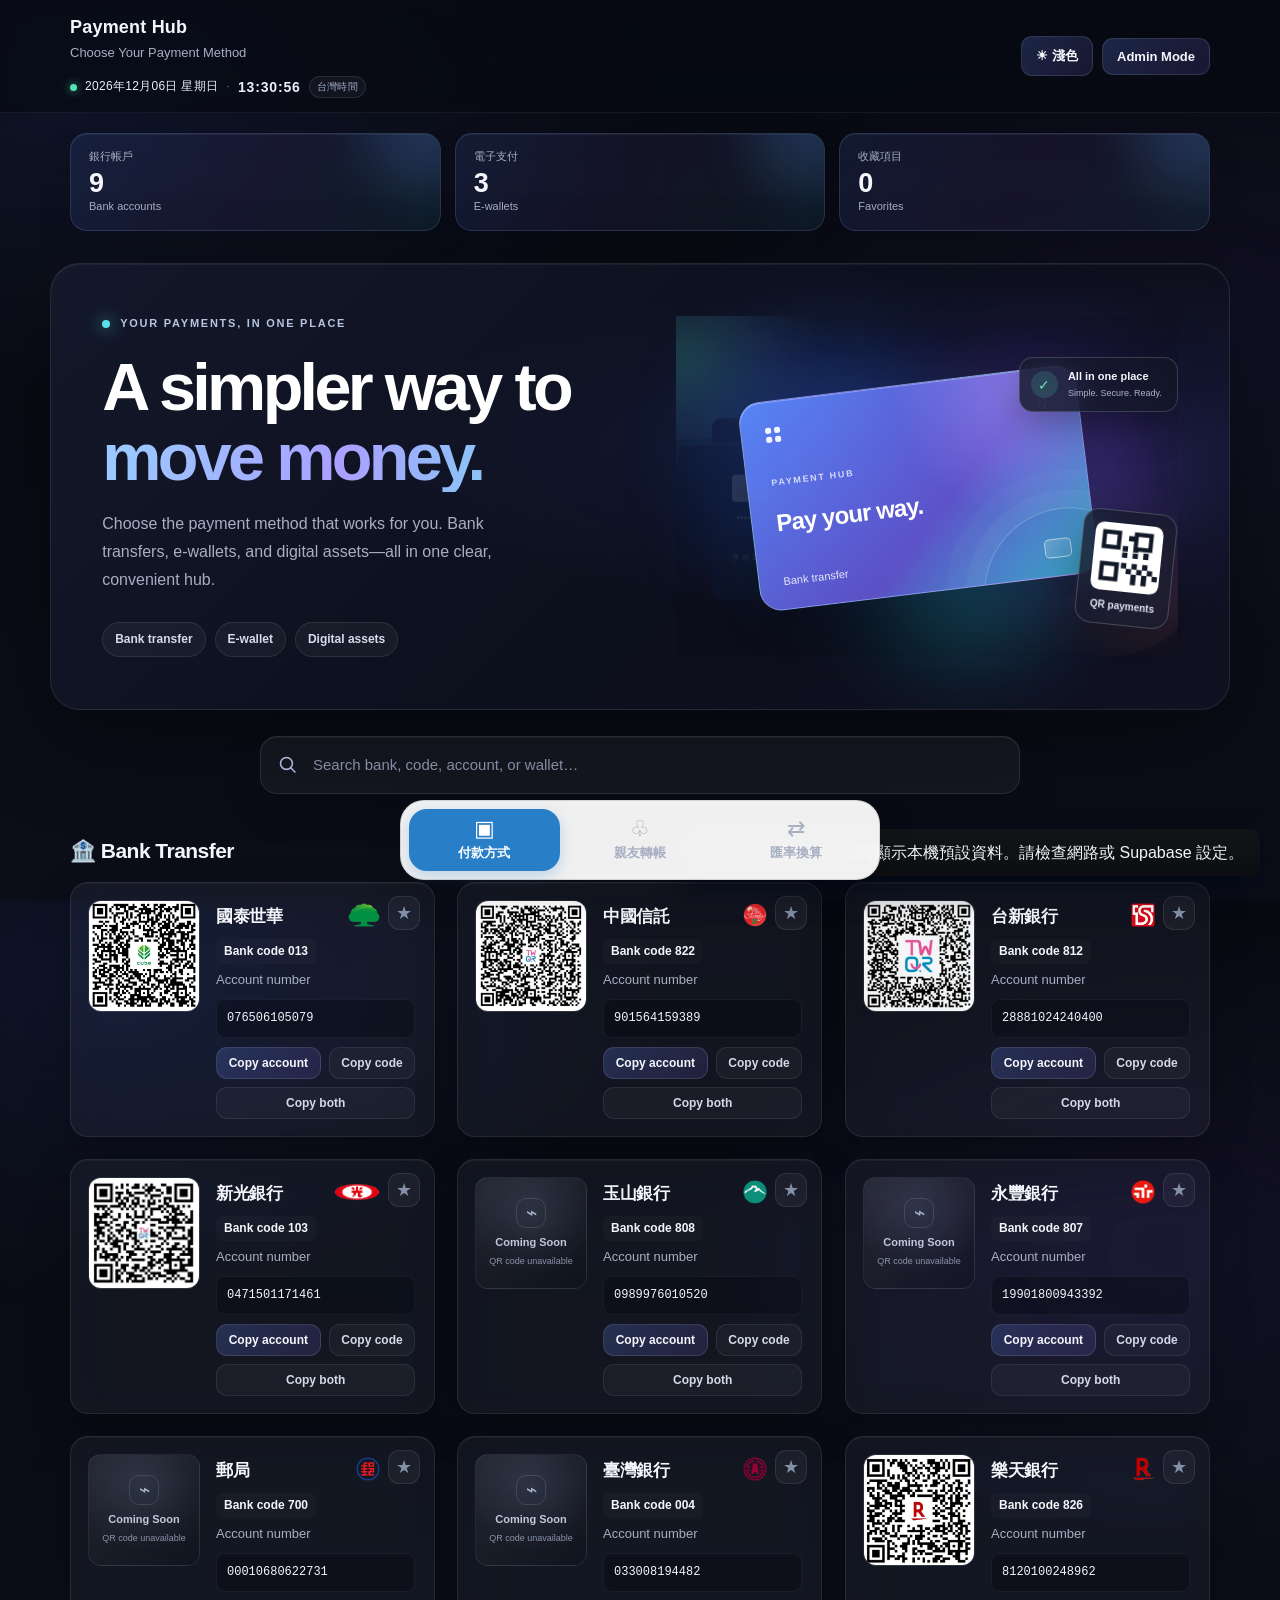
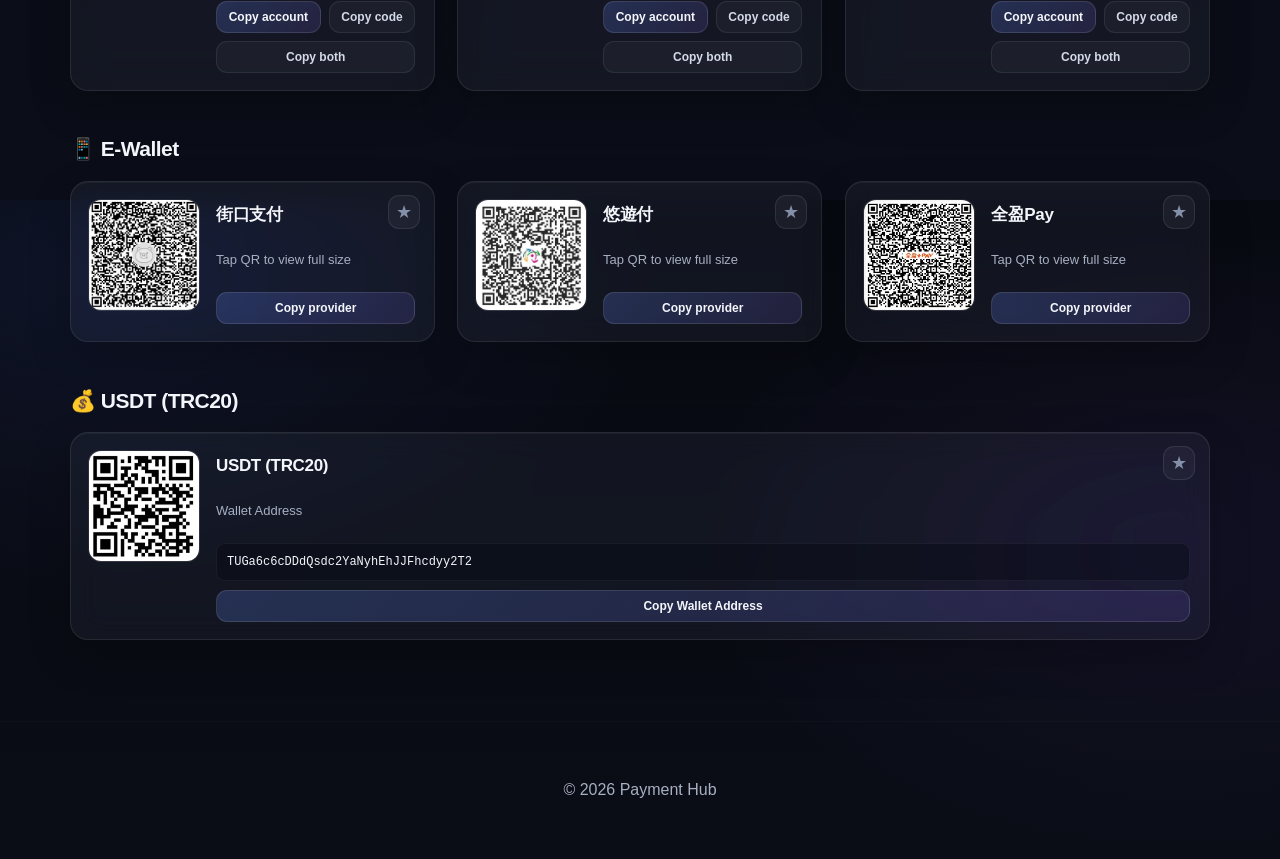
==== commit d2daeb9c: "更新匯率雙向換算功能" ====
--- a/index.html
+++ b/index.html
@@ -95,6 +95,57 @@
     </section>
     <p id="search-empty" class="search-empty container" role="status" hidden>No payment methods found. Try another name, bank code, or account number.</p>
 
+
+
+    <section id="friends-tool" class="tool-panel container" hidden>
+      <div class="tool-heading"><div><p class="admin-kicker">PRIVATE TRANSFER DIRECTORY</p><h2>親友轉帳資料</h2><p class="muted">輸入共用密碼後，查看親友提供的收款資訊。</p></div><button class="btn btn-secondary" type="button" data-close-tool>返回首頁</button></div>
+      <div id="friend-login" class="tool-card">
+        <label>共用查詢密碼<input id="friend-password" type="password" autocomplete="current-password" placeholder="請輸入共用密碼"></label>
+        <button id="friend-login-btn" class="btn" type="button">驗證並進入</button>
+        <p id="friend-login-message" class="muted" role="status"></p>
+      </div>
+      <div id="friend-content" hidden>
+        <div class="tool-heading"><h3>親友名單</h3><button id="friend-logout" class="btn btn-secondary" type="button">登出</button></div>
+        <input id="friend-search" type="search" placeholder="搜尋姓名、銀行或備註" aria-label="搜尋親友資料">
+        <div id="friend-list" class="friend-list"></div>
+        <section id="friend-admin-editor" class="tool-card" hidden>
+          <h3 id="friend-form-title">新增親友帳戶</h3>
+          <form id="friend-form">
+            <input id="friend-id" type="hidden">
+            <div class="tool-form-grid">
+              <label>姓名／稱呼<input id="friend-name" required maxlength="80"></label>
+              <label>銀行名稱<input id="friend-bank" required maxlength="80"></label>
+              <label>銀行代碼<input id="friend-code" maxlength="12"></label>
+              <label>分行<input id="friend-branch" maxlength="80"></label>
+              <label class="wide">銀行帳號<input id="friend-account" required maxlength="80"></label>
+              <label class="wide">備註<input id="friend-note" maxlength="240"></label>
+            </div>
+            <label class="inline-check"><input id="friend-active" type="checkbox" checked> 顯示於親友名單</label>
+            <div class="editor-actions"><button class="btn" type="submit">儲存資料</button><button id="friend-form-reset" class="btn btn-secondary" type="button">清空表單</button></div>
+          </form>
+        </section>
+      </div>
+    </section>
+
+    <section id="fx-tool" class="tool-panel container" hidden>
+      <div class="tool-heading"><div><p class="admin-kicker">CURRENCY CONVERTER</p><h2>匯率換算</h2><p class="muted">台灣銀行牌告匯率；匯率以銀行實際公告為準。</p></div><button class="btn btn-secondary" type="button" data-close-tool>返回首頁</button></div>
+      <div class="tool-card fx-card">
+        <label>匯率種類<select id="fx-type"><option value="spot">即期匯率</option><option value="cash">現金匯率</option></select></label>
+        <label>幣別<select id="fx-currency"><option value="JPY">日圓 JPY</option><option value="USD">美元 USD</option><option value="KRW">韓元 KRW</option><option value="AUD">澳幣 AUD</option><option value="CNY">人民幣 CNY</option></select></label>
+        <div class="fx-direction-row">
+          <span id="fx-direction-label">目前方向：外幣 → 台幣</span>
+          <button id="fx-direction-toggle" class="btn btn-secondary" type="button" aria-label="切換換算方向">切換換算方向</button>
+        </div>
+        <div class="tool-form-grid">
+          <label>外幣金額<input id="fx-foreign" type="number" min="0" step="any" value="10000" inputmode="decimal"></label>
+          <label>台幣金額<input id="fx-twd" type="number" min="0" step="any" placeholder="自動計算" inputmode="decimal" readonly></label>
+        </div>
+        <div class="fx-result"><span id="fx-result-label">外幣換算台幣</span><strong id="fx-result">載入匯率中…</strong></div>
+        <p id="fx-rate-detail" class="muted" role="status">資料來源：台灣銀行。載入中…</p>
+        <button id="fx-refresh" class="btn btn-secondary" type="button">更新匯率</button>
+      </div>
+    </section>
+
     <section class="sections container">
       <div id="favorites-section" class="section-block favorites-section" hidden>
         <h3 class="section-title">★ Favorites</h3>
@@ -135,6 +186,18 @@
       </div>
     </section>
   </main>
+
+  <nav class="bottom-app-nav" aria-label="主要功能導覽">
+    <button class="app-nav-item is-active" type="button" data-nav-page="home" aria-current="page">
+      <span class="app-nav-icon" aria-hidden="true">▣</span><span>付款方式</span>
+    </button>
+    <button class="app-nav-item" type="button" data-nav-page="friends">
+      <span class="app-nav-icon" aria-hidden="true">♧</span><span>親友轉帳</span>
+    </button>
+    <button class="app-nav-item" type="button" data-nav-page="fx">
+      <span class="app-nav-icon" aria-hidden="true">⇄</span><span>匯率換算</span>
+    </button>
+  </nav>
 
   <footer class="site-footer">
     <div class="container footer-inner">
--- a/style.css
+++ b/style.css
@@ -908,3 +908,205 @@
 :root[data-theme="light"] #live-date,
 :root[data-theme="light"] #live-time { color:#24324b !important; }
 :root[data-theme="light"] .live-clock-zone { color:#40516d !important; background:rgba(40,60,100,.08); }
+
+
+/* Bank logo refresh: local transparent artwork beside bank name */
+.bank-name-brand {
+  display:flex;
+  align-items:center;
+  flex-wrap:nowrap;
+  gap:8px;
+  min-width:0;
+  flex:1 1 auto;
+}
+.bank-name-brand .card-name {
+  min-width:0;
+  overflow-wrap:anywhere;
+  line-height:1.25;
+}
+.bank-name-brand .bank-brand-wrap {
+  display:inline-flex;
+  flex:0 0 auto;
+  align-items:center;
+  justify-content:center;
+  width:auto;
+  max-width:48px;
+  height:26px;
+  overflow:visible;
+}
+.bank-name-brand .bank-brand-logo {
+  display:block;
+  width:auto !important;
+  height:auto !important;
+  max-width:46px !important;
+  max-height:24px !important;
+  object-fit:contain;
+  object-position:center;
+  padding:0 !important;
+  border:0 !important;
+  border-radius:0 !important;
+  background:transparent !important;
+  box-shadow:none !important;
+  mix-blend-mode:normal;
+}
+.bank-name-brand .bank-brand-fallback {
+  display:none;
+}
+.card-heading {
+  display:flex;
+  align-items:center;
+  justify-content:space-between;
+  gap:8px;
+  min-width:0;
+}
+.card-heading .favorite-toggle {
+  flex:0 0 32px;
+}
+@media (max-width: 600px) {
+  .payment-card {
+    gap:12px;
+    padding:12px;
+    align-items:flex-start;
+  }
+  .payment-card .card-media {
+    flex:0 0 88px;
+    width:88px;
+    min-width:88px;
+    height:88px;
+    border-radius:11px;
+  }
+  .payment-card .card-body {
+    min-width:0;
+    gap:7px;
+  }
+  .bank-name-brand {
+    gap:6px;
+  }
+  .bank-name-brand .card-name {
+    font-size:15px;
+  }
+  .bank-name-brand .bank-brand-wrap {
+    max-width:38px;
+    height:22px;
+  }
+  .bank-name-brand .bank-brand-logo {
+    max-width:36px !important;
+    max-height:20px !important;
+  }
+  .payment-card .meta {
+    gap:5px;
+    font-size:11px;
+  }
+  .payment-card .address {
+    padding:7px 8px;
+    font-size:11px;
+    overflow-wrap:anywhere;
+  }
+  .payment-card .card-actions {
+    gap:6px;
+  }
+  .payment-card .card-actions .btn {
+    min-width:0;
+    padding:7px 8px;
+    font-size:11px;
+  }
+}
+@media (max-width: 380px) {
+  .payment-card .card-media {
+    flex-basis:76px;
+    width:76px;
+    min-width:76px;
+    height:76px;
+  }
+  .bank-name-brand .card-name { font-size:14px; }
+  .bank-name-brand .bank-brand-logo {
+    max-width:32px !important;
+    max-height:18px !important;
+  }
+}
+
+
+/* ---------- Life finance tools ---------- */
+.tool-nav{display:flex;gap:12px;flex-wrap:wrap;justify-content:center;padding:18px 20px 4px}
+.tool-panel{padding-top:26px;padding-bottom:48px;min-height:45vh}
+.tool-heading{display:flex;align-items:center;justify-content:space-between;gap:16px;margin-bottom:20px}
+.tool-heading h2{margin:4px 0 8px;font-size:clamp(1.5rem,3vw,2rem)}
+.tool-heading h3{margin:0}
+.tool-card,.friend-card{padding:22px;border:1px solid var(--glass-border,rgba(128,128,128,.25));border-radius:18px;background:var(--card-bg,rgba(128,128,128,.07));margin-bottom:16px}
+.tool-card{max-width:760px;margin-left:auto;margin-right:auto}
+.tool-card label{display:flex;flex-direction:column;gap:7px;font-weight:600;margin-bottom:14px}
+.tool-card input,.tool-card select,#friend-search{width:100%;padding:12px 14px;border:1px solid var(--glass-border,rgba(128,128,128,.3));border-radius:10px;background:var(--input-bg,transparent);color:inherit;font:inherit}
+.tool-form-grid{display:grid;grid-template-columns:repeat(2,minmax(0,1fr));gap:12px}
+.tool-form-grid label{display:flex;flex-direction:column;gap:7px}
+.tool-form-grid .wide{grid-column:1/-1}
+.friend-list{display:grid;grid-template-columns:repeat(auto-fit,minmax(min(100%,280px),1fr));gap:14px;margin-top:18px}
+.friend-card h3{margin:0 0 5px}
+.friend-account{display:block;font-size:1.25rem;letter-spacing:.04em;overflow-wrap:anywhere;margin:14px 0}
+.inline-check{display:flex;align-items:center;gap:8px;margin:12px 0}
+.inline-check input{width:auto}
+.fx-card{display:grid;gap:12px}
+.fx-result{padding:20px;border-radius:14px;background:var(--glass-bg,rgba(100,130,180,.12));display:flex;flex-direction:column;gap:8px}
+.fx-result strong{font-size:clamp(1.7rem,5vw,2.4rem);overflow-wrap:anywhere}
+.tool-panel[hidden],#friend-content[hidden],#friend-admin-editor[hidden],#friend-login[hidden]{display:none!important}
+@media(max-width:600px){.tool-heading{align-items:flex-start;flex-direction:column}.tool-form-grid{grid-template-columns:1fr}.tool-form-grid .wide{grid-column:auto}.tool-nav .btn{flex:1 1 100%}.tool-card,.friend-card{padding:16px}}
+
+/* ---------- App-style bottom navigation ---------- */
+body{padding-bottom:calc(92px + env(safe-area-inset-bottom, 0px))}
+.tool-nav{display:none!important}
+.bottom-app-nav{
+  position:fixed;z-index:1000;left:50%;bottom:calc(12px + env(safe-area-inset-bottom, 0px));
+  transform:translateX(-50%);width:min( min(92vw, 560px), calc(100% - 28px));
+  display:grid;grid-template-columns:repeat(3,minmax(0,1fr));gap:5px;
+  padding:8px;background:var(--card-bg,rgba(255,255,255,.94));
+  border:1px solid var(--glass-border,rgba(128,128,128,.28));border-radius:24px;
+  box-shadow:0 12px 36px rgba(0,0,0,.2);backdrop-filter:blur(18px);-webkit-backdrop-filter:blur(18px)
+}
+.app-nav-item{appearance:none;border:0;background:transparent;color:var(--text-muted,var(--muted,#8993a4));
+  border-radius:18px;min-height:58px;padding:7px 5px;display:flex;flex-direction:column;align-items:center;justify-content:center;gap:3px;
+  font:inherit;font-size:12px;font-weight:700;cursor:pointer;transition:background .18s ease,color .18s ease,transform .18s ease}
+.app-nav-item .app-nav-icon{font-size:22px;line-height:1.1;font-weight:500}
+.app-nav-item.is-active{background:#287fc7;color:#fff;box-shadow:0 5px 14px rgba(40,127,199,.25)}
+.app-nav-item:active{transform:scale(.97)}
+main{padding-bottom:20px}
+.site-footer{padding-bottom:22px}
+@media(min-width:900px){
+  .bottom-app-nav{width:480px;bottom:20px}
+  .app-nav-item{min-height:62px;font-size:13px}
+  body{padding-bottom:112px}
+}
+@media(max-width:380px){
+  .bottom-app-nav{width:calc(100% - 20px);bottom:calc(8px + env(safe-area-inset-bottom, 0px));padding:6px;border-radius:20px}
+  .app-nav-item{min-height:54px;font-size:11px}
+}
+
+
+/* ---------- FX controls: explicit contrast in both themes ---------- */
+:root[data-theme="dark"] .tool-card select,
+:root:not([data-theme="light"]) .tool-card select {
+  color:#f4f6fb !important; background-color:#111722 !important; color-scheme:dark;
+}
+:root[data-theme="dark"] .tool-card select option,
+:root:not([data-theme="light"]) .tool-card select option {
+  color:#f4f6fb !important; background-color:#111722 !important;
+}
+:root[data-theme="light"] .tool-card select {
+  color:#172033 !important; background-color:#fff !important; color-scheme:light;
+}
+:root[data-theme="light"] .tool-card select option {
+  color:#172033 !important; background-color:#fff !important;
+}
+.fx-card, .fx-card label, .fx-card span, .fx-card strong, #fx-rate-detail { color:var(--text) !important; }
+.fx-card label { color:var(--text) !important; }
+#fx-rate-detail { color:var(--muted) !important; line-height:1.65; }
+.fx-result { color:var(--text) !important; }
+.fx-result strong { color:var(--text) !important; font-weight:800; }
+:root[data-theme="light"] .fx-result { background:rgba(40,90,150,.09); }
+:root[data-theme="dark"] .fx-result, :root:not([data-theme="light"]) .fx-result { background:rgba(100,130,180,.16); }
+
+
+/* FX converter: one editable input at a time */
+.fx-direction-row{display:flex;align-items:center;justify-content:space-between;gap:12px;flex-wrap:wrap}
+#fx-direction-label{color:var(--muted);font-size:.9rem;font-weight:650}
+.fx-card input[readonly]{opacity:.82;cursor:not-allowed}
+.fx-card input.fx-output-field{background:var(--glass-bg,rgba(100,130,180,.12));border-style:dashed}
+@media(max-width:520px){.fx-direction-row .btn{width:100%}}
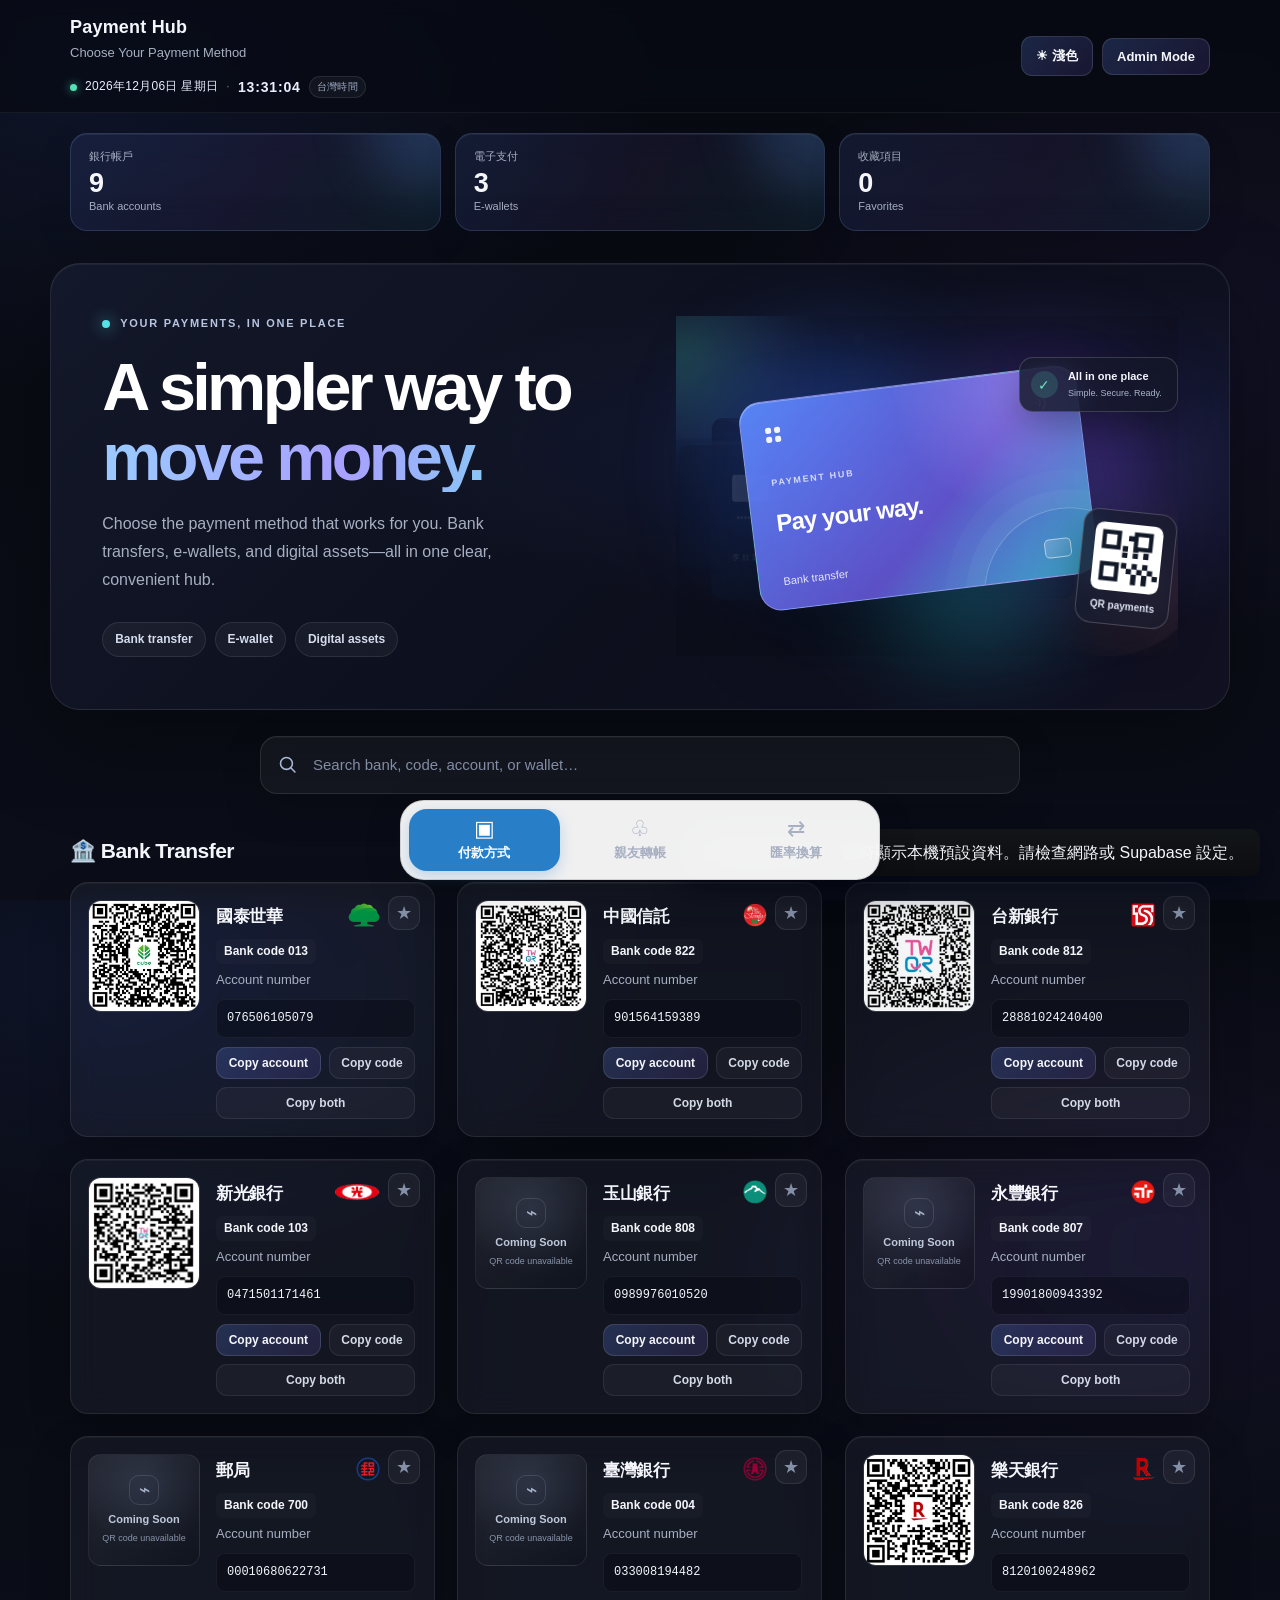
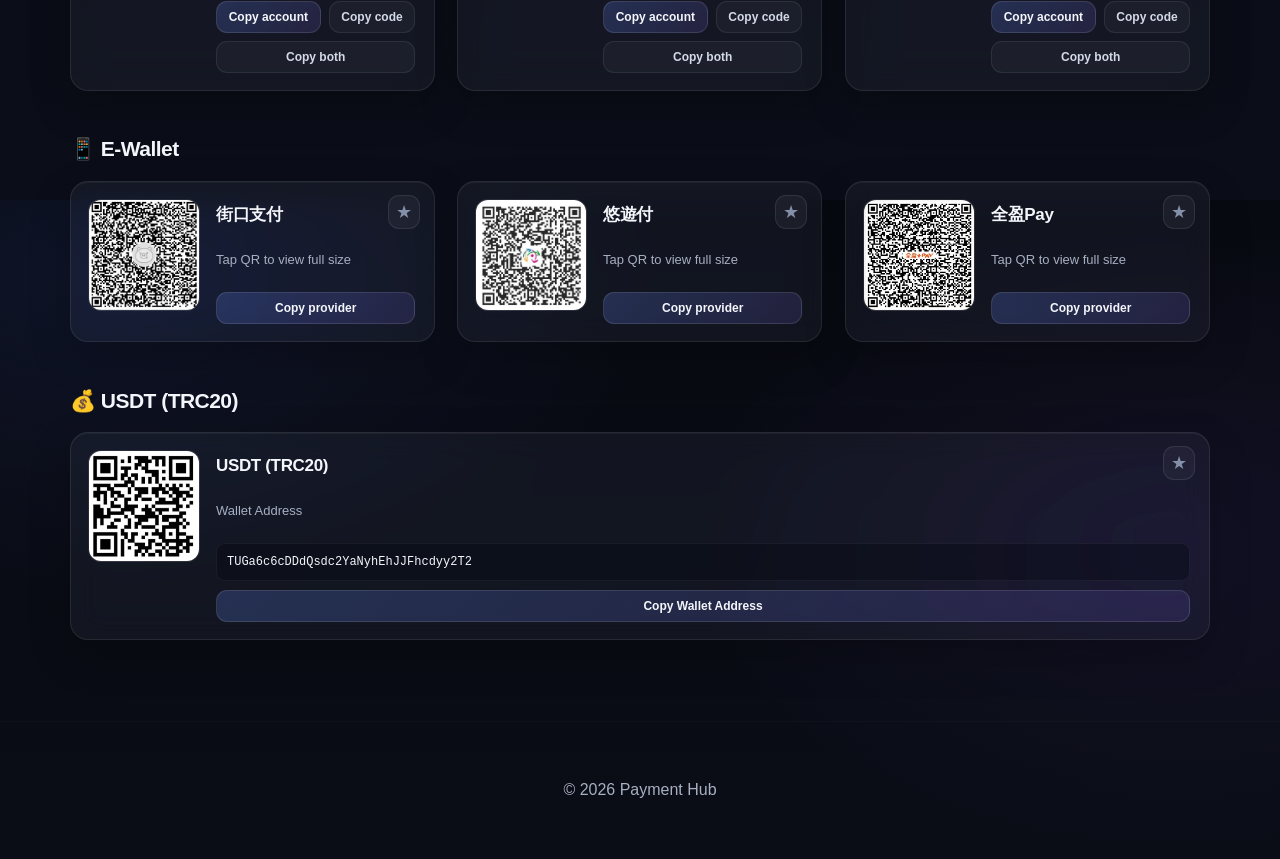
==== commit e815c438: "優化匯率抓取速度與快取機制" ====
--- a/index.html
+++ b/index.html
@@ -142,6 +142,7 @@
         </div>
         <div class="fx-result"><span id="fx-result-label">外幣換算台幣</span><strong id="fx-result">載入匯率中…</strong></div>
         <p id="fx-rate-detail" class="muted" role="status">資料來源：台灣銀行。載入中…</p>
+        <p id="fx-fetch-status" class="muted" aria-live="polite">正在準備匯率資料…</p>
         <button id="fx-refresh" class="btn btn-secondary" type="button">更新匯率</button>
       </div>
     </section>
--- a/style.css
+++ b/style.css
@@ -1110,3 +1110,10 @@
 .fx-card input[readonly]{opacity:.82;cursor:not-allowed}
 .fx-card input.fx-output-field{background:var(--glass-bg,rgba(100,130,180,.12));border-style:dashed}
 @media(max-width:520px){.fx-direction-row .btn{width:100%}}
+
+/* FX refresh status */
+#fx-fetch-status{font-size:.88rem;line-height:1.5;min-height:1.3em;margin-top:-4px}
+#fx-fetch-status[data-state="success"]{color:#16834a!important}
+#fx-fetch-status[data-state="error"]{color:#c04444!important}
+#fx-fetch-status[data-state="loading"]{color:var(--muted)!important}
+#fx-refresh:disabled{opacity:.65;cursor:wait}
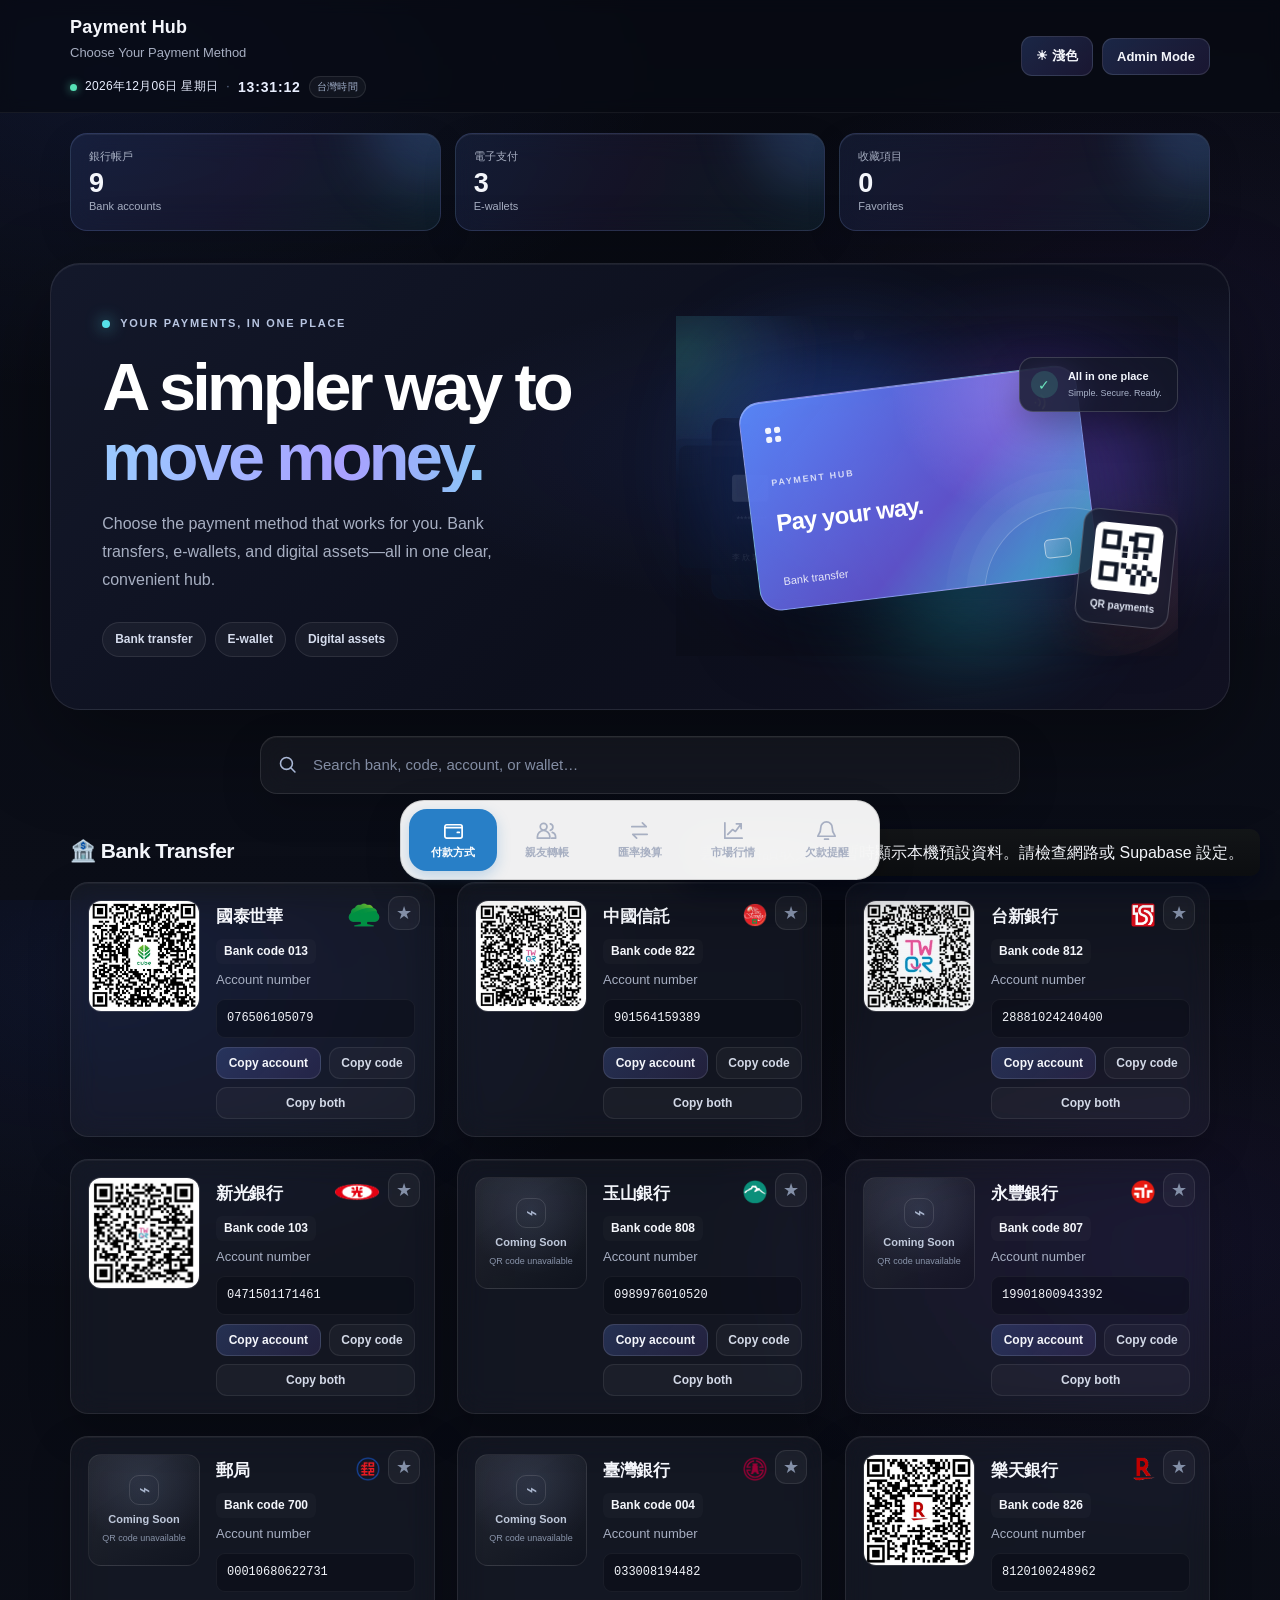
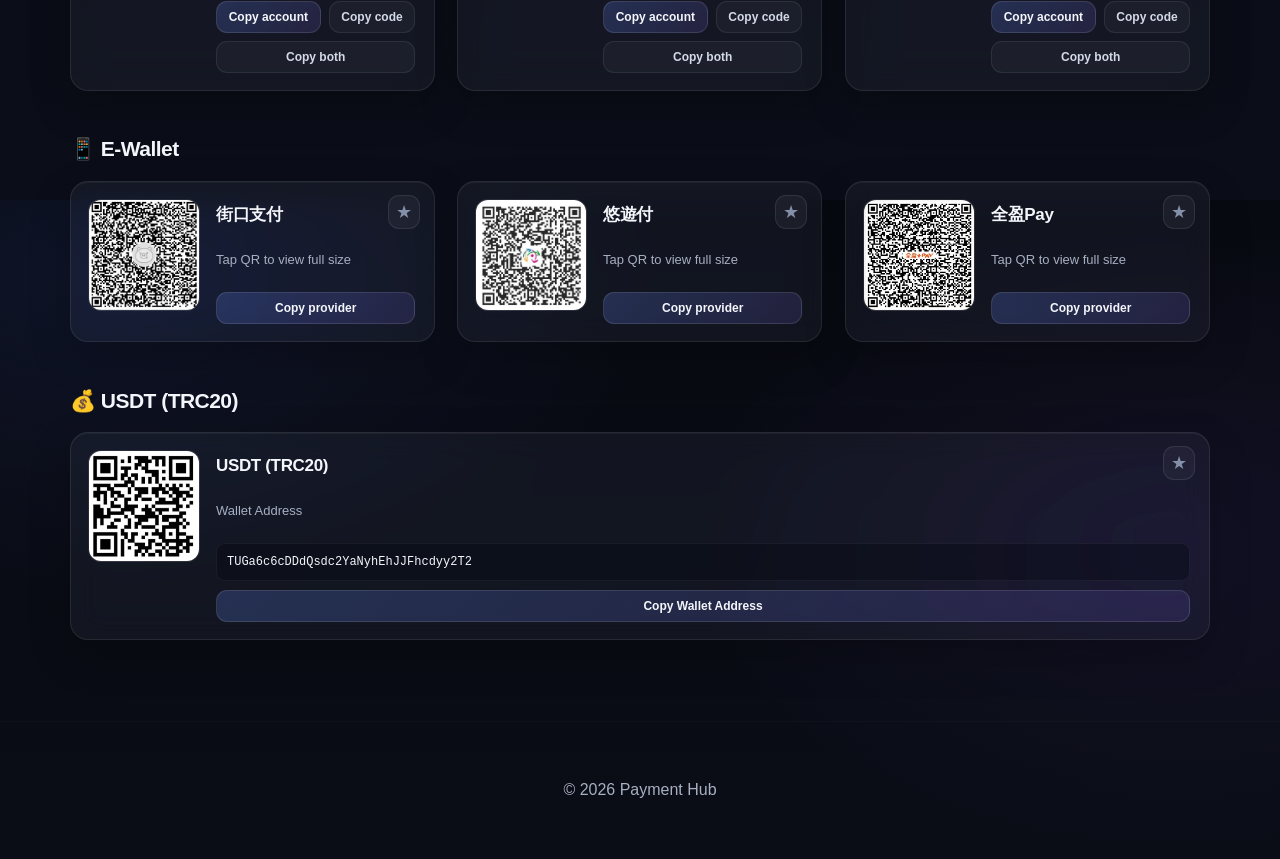
==== commit 6e2042bb: "新增欠款提醒及五項導覽列" ====
--- a/index.html
+++ b/index.html
@@ -142,9 +142,39 @@
         </div>
         <div class="fx-result"><span id="fx-result-label">外幣換算台幣</span><strong id="fx-result">載入匯率中…</strong></div>
         <p id="fx-rate-detail" class="muted" role="status">資料來源：台灣銀行。載入中…</p>
-        <p id="fx-fetch-status" class="muted" aria-live="polite">正在準備匯率資料…</p>
         <button id="fx-refresh" class="btn btn-secondary" type="button">更新匯率</button>
       </div>
+    </section>
+
+    <section id="debt-tool" class="tool-panel container" hidden>
+      <div class="tool-heading"><div><p class="admin-kicker">PAYMENT REMINDER</p><h2>欠款提醒</h2><p class="muted">填寫款項資訊通知管理者；所有提醒紀錄僅管理帳號可查看。</p></div><button class="btn btn-secondary" type="button" data-close-tool>返回首頁</button></div>
+      <div id="debt-public-card" class="tool-card debt-public-card">
+        <div class="debt-intro"><span class="debt-big-icon" aria-hidden="true">♧</span><div><h3>提醒我付款</h3><p class="muted">如果有款項需要我支付，請填寫以下資料。</p></div></div>
+        <form id="debt-submit-form" class="debt-form">
+          <label>通知人姓名 <span class="required-mark">*</span><input id="debt-sender" required maxlength="80" autocomplete="name" placeholder="例如：王小明"></label>
+          <label>欠款事項 <span class="required-mark">*</span><input id="debt-subject" required maxlength="160" placeholder="例如：上次聚餐餐費"></label>
+          <label>欠款金額（NT$） <span class="required-mark">*</span><input id="debt-amount" type="number" required min="1" max="99999999" step="1" inputmode="numeric" placeholder="請輸入金額"></label>
+          <label>補充說明（選填）<textarea id="debt-note" maxlength="1000" rows="3" placeholder="例如：11/20 聚餐時先幫忙墊付"></textarea></label>
+          <label class="debt-honeypot" aria-hidden="true">請勿填寫<input id="debt-website" tabindex="-1" autocomplete="off"></label>
+          <button id="debt-submit" class="btn debt-submit" type="submit">✉ 送出欠款提醒</button>
+          <p id="debt-submit-message" class="debt-message" role="status" aria-live="polite">送出後，系統會 Email 通知管理者；你無法查看其他欠款紀錄。</p>
+        </form>
+      </div>
+      <div id="debt-admin-area" hidden>
+        <div class="debt-admin-heading"><div><h3>欠款提醒管理</h3><span class="admin-only-label">🔒 管理者專屬</span></div><button id="debt-reload" class="btn btn-secondary" type="button">重新整理</button></div>
+        <div class="debt-stats">
+          <article class="debt-stat"><span>待處理筆數</span><strong id="debt-pending-count">0</strong></article>
+          <article class="debt-stat"><span>待處理金額</span><strong id="debt-pending-total">NT$ 0</strong></article>
+          <article class="debt-stat"><span>已還款筆數</span><strong id="debt-paid-count">0</strong></article>
+        </div>
+        <div class="debt-filters" role="group" aria-label="欠款狀態篩選"><button class="is-active" data-debt-filter="all" type="button">全部</button><button data-debt-filter="pending" type="button">待還款</button><button data-debt-filter="paid" type="button">已還款</button></div>
+        <div id="debt-record-list" class="debt-record-list"><p class="muted">登入管理帳號後即可查看提醒紀錄。</p></div>
+      </div>
+    </section>
+
+    <section id="market-tool" class="tool-panel container" hidden>
+      <div class="tool-heading"><div><p class="admin-kicker">MARKET WATCH</p><h2>市場行情</h2><p class="muted">黃金及美股指數行情將於後續階段接入可靠資料來源。</p></div><button class="btn btn-secondary" type="button" data-close-tool>返回首頁</button></div>
+      <div class="tool-card"><h3>市場行情功能規劃中</h3><p class="muted">預計提供黃金、NASDAQ、道瓊等指數與走勢圖。接入資料來源前不顯示虛構報價。</p></div>
     </section>
 
     <section class="sections container">
@@ -189,16 +219,13 @@
   </main>
 
   <nav class="bottom-app-nav" aria-label="主要功能導覽">
-    <button class="app-nav-item is-active" type="button" data-nav-page="home" aria-current="page">
-      <span class="app-nav-icon" aria-hidden="true">▣</span><span>付款方式</span>
-    </button>
-    <button class="app-nav-item" type="button" data-nav-page="friends">
-      <span class="app-nav-icon" aria-hidden="true">♧</span><span>親友轉帳</span>
-    </button>
-    <button class="app-nav-item" type="button" data-nav-page="fx">
-      <span class="app-nav-icon" aria-hidden="true">⇄</span><span>匯率換算</span>
-    </button>
+    <button class="app-nav-item is-active" type="button" data-nav-page="home" aria-current="page"><span class="app-nav-icon" aria-hidden="true"><svg viewBox="0 0 24 24"><rect x="3" y="6" width="18" height="14" rx="2"/><path d="M3 9h18M16 14h2"/></svg></span><span>付款方式</span></button>
+    <button class="app-nav-item" type="button" data-nav-page="friends"><span class="app-nav-icon" aria-hidden="true"><svg viewBox="0 0 24 24"><circle cx="9" cy="8" r="3.5"/><path d="M2.5 20v-1.5a6.5 6.5 0 0 1 13 0V20zM16 5a3.5 3.5 0 0 1 0 6.8M18 14a5 5 0 0 1 3.5 4.8V20h-4"/></svg></span><span>親友轉帳</span></button>
+    <button class="app-nav-item" type="button" data-nav-page="fx"><span class="app-nav-icon" aria-hidden="true"><svg viewBox="0 0 24 24"><path d="M4 8h15l-4-4M20 16H5l4 4"/></svg></span><span>匯率換算</span></button>
+    <button class="app-nav-item" type="button" data-nav-page="market"><span class="app-nav-icon" aria-hidden="true"><svg viewBox="0 0 24 24"><path d="M3 20V4M3 20h18M6 16l5-5 3 2 6-8M15 5h5v5"/></svg></span><span>市場行情</span></button>
+    <button class="app-nav-item" type="button" data-nav-page="debt"><span class="app-nav-icon" aria-hidden="true"><svg viewBox="0 0 24 24"><path d="M18 9a6 6 0 0 0-12 0c0 7-3 7-3 9h18c0-2-3-2-3-9M10 21h4"/></svg></span><span>欠款提醒</span></button>
   </nav>
+  <button id="back-to-top" class="back-to-top" type="button" aria-label="回到最上面" title="回到最上面">↑</button>
 
   <footer class="site-footer">
     <div class="container footer-inner">
--- a/style.css
+++ b/style.css
@@ -1111,9 +1111,10 @@
 .fx-card input.fx-output-field{background:var(--glass-bg,rgba(100,130,180,.12));border-style:dashed}
 @media(max-width:520px){.fx-direction-row .btn{width:100%}}
 
-/* FX refresh status */
-#fx-fetch-status{font-size:.88rem;line-height:1.5;min-height:1.3em;margin-top:-4px}
-#fx-fetch-status[data-state="success"]{color:#16834a!important}
-#fx-fetch-status[data-state="error"]{color:#c04444!important}
-#fx-fetch-status[data-state="loading"]{color:var(--muted)!important}
-#fx-refresh:disabled{opacity:.65;cursor:wait}
+
+/* ---------- Debt reminder ---------- */
+.debt-public-card{max-width:760px;margin:0 auto}.debt-intro{display:flex;align-items:center;gap:14px;margin-bottom:22px}.debt-intro h3{margin:0 0 5px;font-size:1.35rem}.debt-intro p{margin:0}.debt-big-icon{display:grid;place-items:center;width:54px;height:54px;border-radius:18px;background:rgba(40,127,199,.12);color:#287fc7;font-size:30px}.debt-form{display:grid;gap:15px}.debt-form label{display:grid;gap:7px;font-weight:700}.debt-form input,.debt-form textarea{width:100%;border:1px solid var(--glass-border,rgba(120,130,150,.35));border-radius:12px;padding:13px 14px;background:var(--card-bg,#fff);color:var(--text,var(--text-primary,#263247));font:inherit}.required-mark{color:#dc3545}.debt-submit{width:100%;min-height:52px;font-size:1rem}.debt-message{margin:0;padding:12px 14px;border-radius:12px;background:rgba(40,127,199,.09);color:var(--text,var(--muted,#526078));font-size:.9rem}.debt-honeypot{position:absolute!important;left:-10000px!important;width:1px!important;height:1px!important;overflow:hidden!important}.debt-admin-heading{display:flex;align-items:center;justify-content:space-between;gap:12px;margin:26px 0 14px}.debt-admin-heading h3{margin:0 0 5px}.admin-only-label{font-size:.8rem;color:#287fc7;font-weight:700}.debt-stats{display:grid;grid-template-columns:repeat(3,minmax(0,1fr));gap:12px}.debt-stat{padding:16px;border:1px solid var(--glass-border,rgba(120,130,150,.25));border-radius:16px;background:var(--card-bg,rgba(255,255,255,.8));display:grid;gap:8px}.debt-stat span{font-size:.85rem;color:var(--muted,#7b8798)}.debt-stat strong{font-size:clamp(1.2rem,3vw,1.8rem);color:#287fc7;overflow-wrap:anywhere}.debt-filters{display:flex;gap:8px;padding:6px;margin:18px 0;border-radius:14px;background:var(--glass-bg,rgba(120,130,150,.1))}.debt-filters button{flex:1;border:0;border-radius:10px;padding:11px 8px;background:transparent;color:var(--muted,#758196);font:inherit;font-weight:700;cursor:pointer}.debt-filters button.is-active{background:#287fc7;color:#fff}.debt-record-list{display:grid;gap:12px}.debt-record{padding:16px;border:1px solid var(--glass-border,rgba(120,130,150,.28));border-radius:16px;background:var(--card-bg,rgba(255,255,255,.9));display:grid;gap:9px}.debt-record-top,.debt-record-meta,.debt-record-actions{display:flex;align-items:center;justify-content:space-between;gap:10px}.debt-record-top strong{font-size:1rem}.debt-record-meta{flex-wrap:wrap;color:var(--muted,#788397);font-size:.88rem}.debt-record-amount{font-size:1.15rem;font-weight:800}.debt-status{border-radius:99px;padding:5px 10px;font-size:.78rem;font-weight:800;background:rgba(245,158,11,.16);color:#a66a00}.debt-status.paid{background:rgba(34,197,94,.14);color:#15803d}.debt-record-actions{justify-content:flex-end;flex-wrap:wrap}.debt-record-actions button{border:1px solid var(--glass-border,rgba(120,130,150,.3));background:transparent;border-radius:10px;padding:8px 11px;color:inherit;font:inherit;cursor:pointer}.debt-record-actions .danger{color:#dc3545}.back-to-top{position:fixed;right:max(18px,calc((100vw - 1100px)/2));bottom:calc(112px + env(safe-area-inset-bottom,0px));z-index:999;width:48px;height:48px;border:0;border-radius:50%;background:#287fc7;color:white;font-size:26px;font-weight:700;box-shadow:0 6px 18px rgba(40,127,199,.32);cursor:pointer;opacity:0;visibility:hidden;transform:translateY(8px);transition:.2s}.back-to-top.is-visible{opacity:1;visibility:visible;transform:translateY(0)}
+@media(max-width:600px){.debt-stats{grid-template-columns:1fr 1fr}.debt-stat:last-child{grid-column:1/-1}.debt-admin-heading{align-items:flex-start}.debt-record-top{align-items:flex-start;flex-direction:column}.back-to-top{right:16px;bottom:calc(104px + env(safe-area-inset-bottom,0px))}}
+@media(max-width:380px){.bottom-app-nav{grid-template-columns:repeat(5,minmax(0,1fr));gap:2px;padding:5px}.app-nav-item{padding:6px 2px;font-size:10px;min-width:0}.app-nav-item .app-nav-icon{font-size:20px}}
+@media(min-width:381px){.bottom-app-nav{grid-template-columns:repeat(5,minmax(0,1fr))}.app-nav-item{font-size:11px;padding-left:2px;padding-right:2px}}
+.app-nav-item .app-nav-icon svg{width:23px;height:23px;display:block;fill:none;stroke:currentColor;stroke-width:1.8;stroke-linecap:round;stroke-linejoin:round}
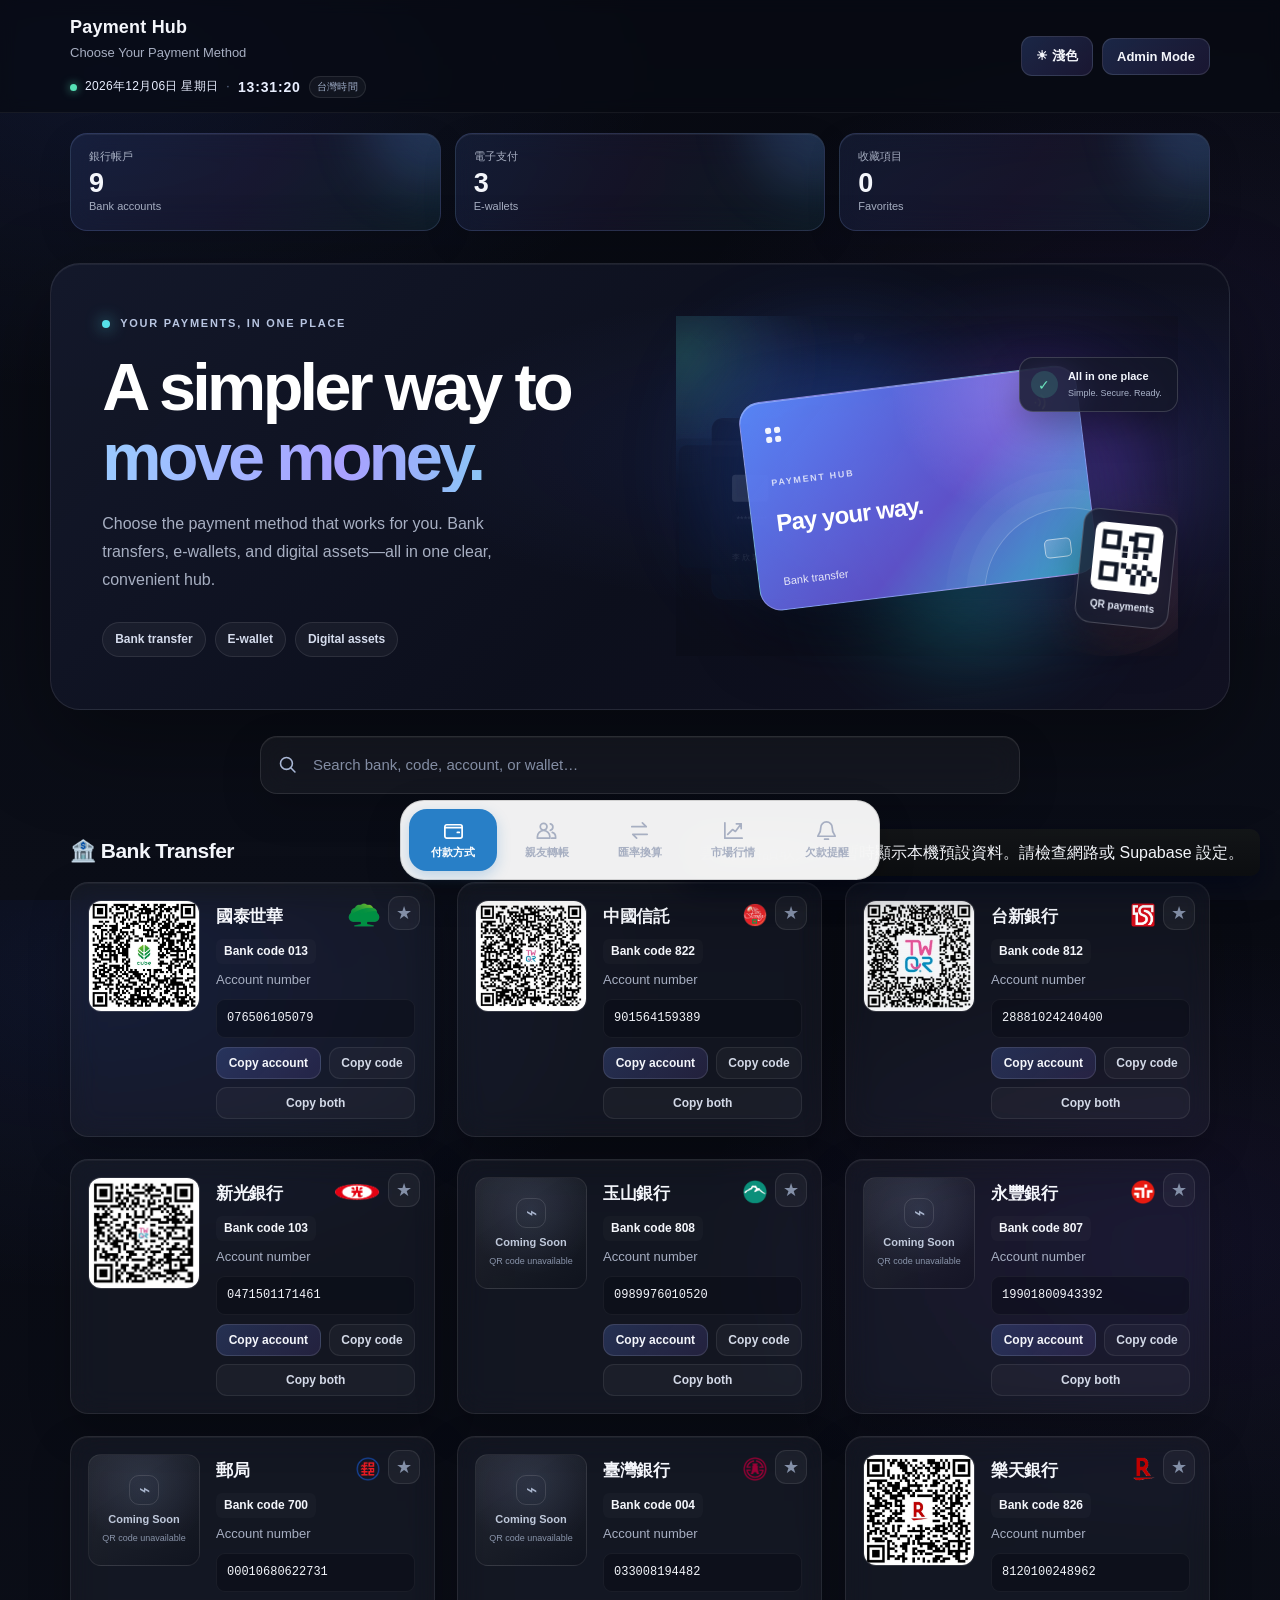
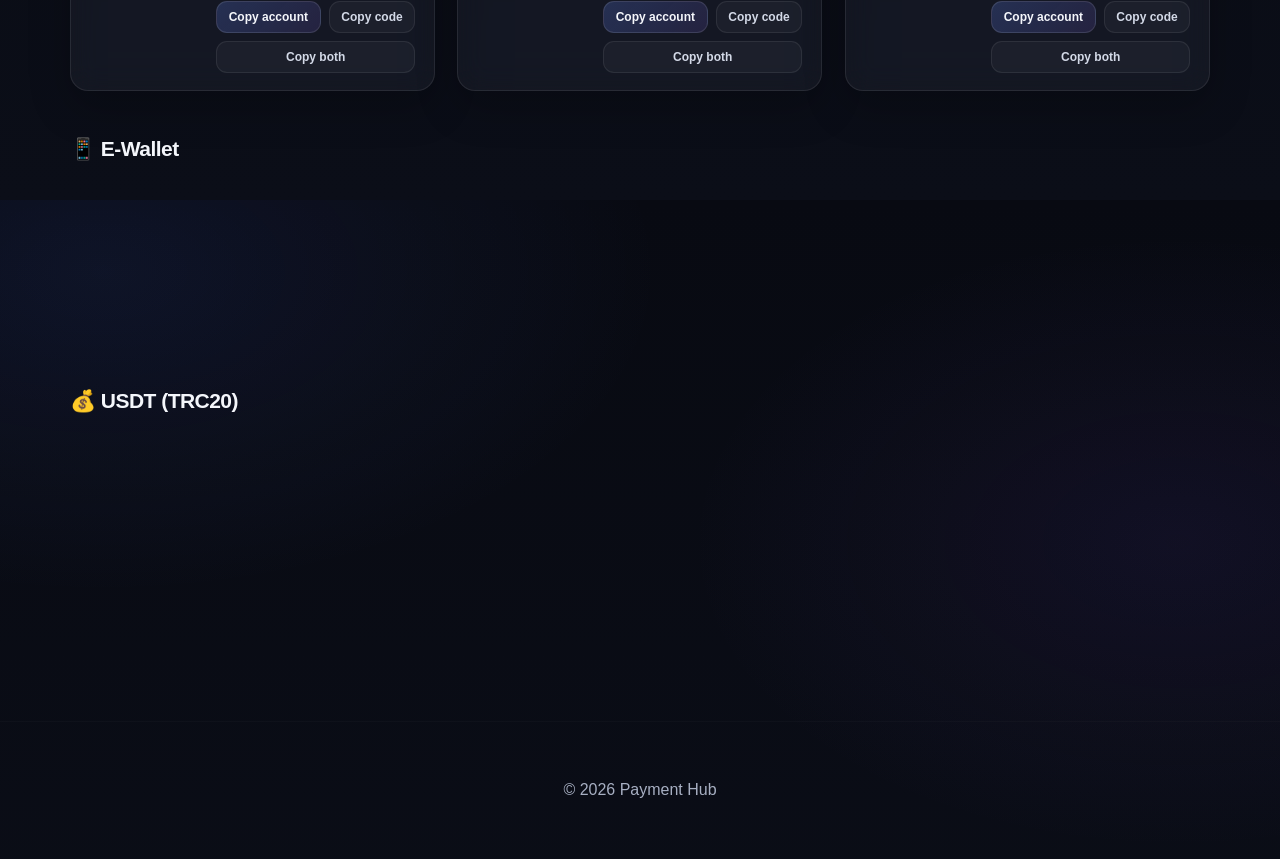
==== commit a36eb806: "欠款提醒改為四欄位一次編輯" ====
--- a/index.html
+++ b/index.html
@@ -279,6 +279,25 @@
     </div>
   </section>
 
+  <!-- Debt edit modal -->
+  <div id="debt-edit-modal" class="debt-edit-modal" aria-hidden="true">
+    <div class="debt-edit-overlay" data-debt-edit-close></div>
+    <section class="debt-edit-panel" role="dialog" aria-modal="true" aria-labelledby="debt-edit-title">
+      <div class="debt-edit-heading">
+        <div><h3 id="debt-edit-title">編輯欠款提醒</h3><p>可一次修改以下四個欄位</p></div>
+        <button type="button" class="debt-edit-x" data-debt-edit-close aria-label="關閉">✕</button>
+      </div>
+      <form id="debt-edit-form" class="debt-edit-form">
+        <label>提交人<input id="debt-edit-sender" maxlength="80" required></label>
+        <label>欠款項目<input id="debt-edit-subject" maxlength="200" required></label>
+        <label>欠款金額（NT$）<input id="debt-edit-amount" type="number" min="1" max="1000000000" step="1" required></label>
+        <label>備註（選填）<textarea id="debt-edit-note" rows="3" maxlength="1000"></textarea></label>
+        <p id="debt-edit-error" class="debt-edit-error" role="alert"></p>
+        <div class="debt-edit-actions"><button type="button" class="btn btn-secondary" data-debt-edit-close>取消</button><button id="debt-edit-save" type="submit" class="btn">一次儲存修改</button></div>
+      </form>
+    </section>
+  </div>
+
   <!-- Toast -->
   <div id="toast" class="toast" aria-live="polite" aria-atomic="true"></div>
 
--- a/style.css
+++ b/style.css
@@ -1118,3 +1118,13 @@
 @media(max-width:380px){.bottom-app-nav{grid-template-columns:repeat(5,minmax(0,1fr));gap:2px;padding:5px}.app-nav-item{padding:6px 2px;font-size:10px;min-width:0}.app-nav-item .app-nav-icon{font-size:20px}}
 @media(min-width:381px){.bottom-app-nav{grid-template-columns:repeat(5,minmax(0,1fr))}.app-nav-item{font-size:11px;padding-left:2px;padding-right:2px}}
 .app-nav-item .app-nav-icon svg{width:23px;height:23px;display:block;fill:none;stroke:currentColor;stroke-width:1.8;stroke-linecap:round;stroke-linejoin:round}
+
+
+/* Debt reminder: single-screen four-field edit dialog */
+.debt-edit-modal{position:fixed;inset:0;z-index:1200;display:none;align-items:center;justify-content:center;padding:18px}
+.debt-edit-modal.is-open{display:flex}
+.debt-edit-overlay{position:absolute;inset:0;background:rgba(12,20,34,.58);backdrop-filter:blur(4px)}
+.debt-edit-panel{position:relative;width:min(100%,520px);max-height:min(90vh,760px);overflow:auto;padding:24px;border:1px solid var(--glass-border,rgba(120,130,150,.3));border-radius:22px;background:var(--card-bg,#fff);color:var(--text,#263247);box-shadow:0 24px 70px rgba(0,0,0,.28)}
+.debt-edit-heading{display:flex;justify-content:space-between;align-items:flex-start;gap:16px;margin-bottom:20px}.debt-edit-heading h3{margin:0 0 5px;font-size:1.25rem}.debt-edit-heading p{margin:0;color:var(--muted,#788397);font-size:.9rem}.debt-edit-x{width:36px;height:36px;border:0;border-radius:50%;background:var(--glass-bg,rgba(120,130,150,.12));color:inherit;font-size:18px;cursor:pointer}
+.debt-edit-form{display:grid;gap:15px}.debt-edit-form label{display:grid;gap:7px;font-weight:700}.debt-edit-form input,.debt-edit-form textarea{width:100%;box-sizing:border-box;border:1px solid var(--glass-border,rgba(120,130,150,.35));border-radius:12px;padding:12px 14px;background:var(--card-bg,#fff);color:var(--text,#263247);font:inherit}.debt-edit-form input:focus,.debt-edit-form textarea:focus{outline:2px solid rgba(40,127,199,.3);border-color:#287fc7}.debt-edit-error{min-height:1.2em;margin:0;color:#dc3545;font-size:.9rem}.debt-edit-actions{display:flex;justify-content:flex-end;gap:10px;margin-top:4px}.debt-edit-actions button{min-width:112px}.debt-edit-actions button:disabled{opacity:.6;cursor:wait}
+@media(max-width:520px){.debt-edit-panel{padding:19px;border-radius:18px}.debt-edit-actions{flex-direction:column-reverse}.debt-edit-actions button{width:100%}}
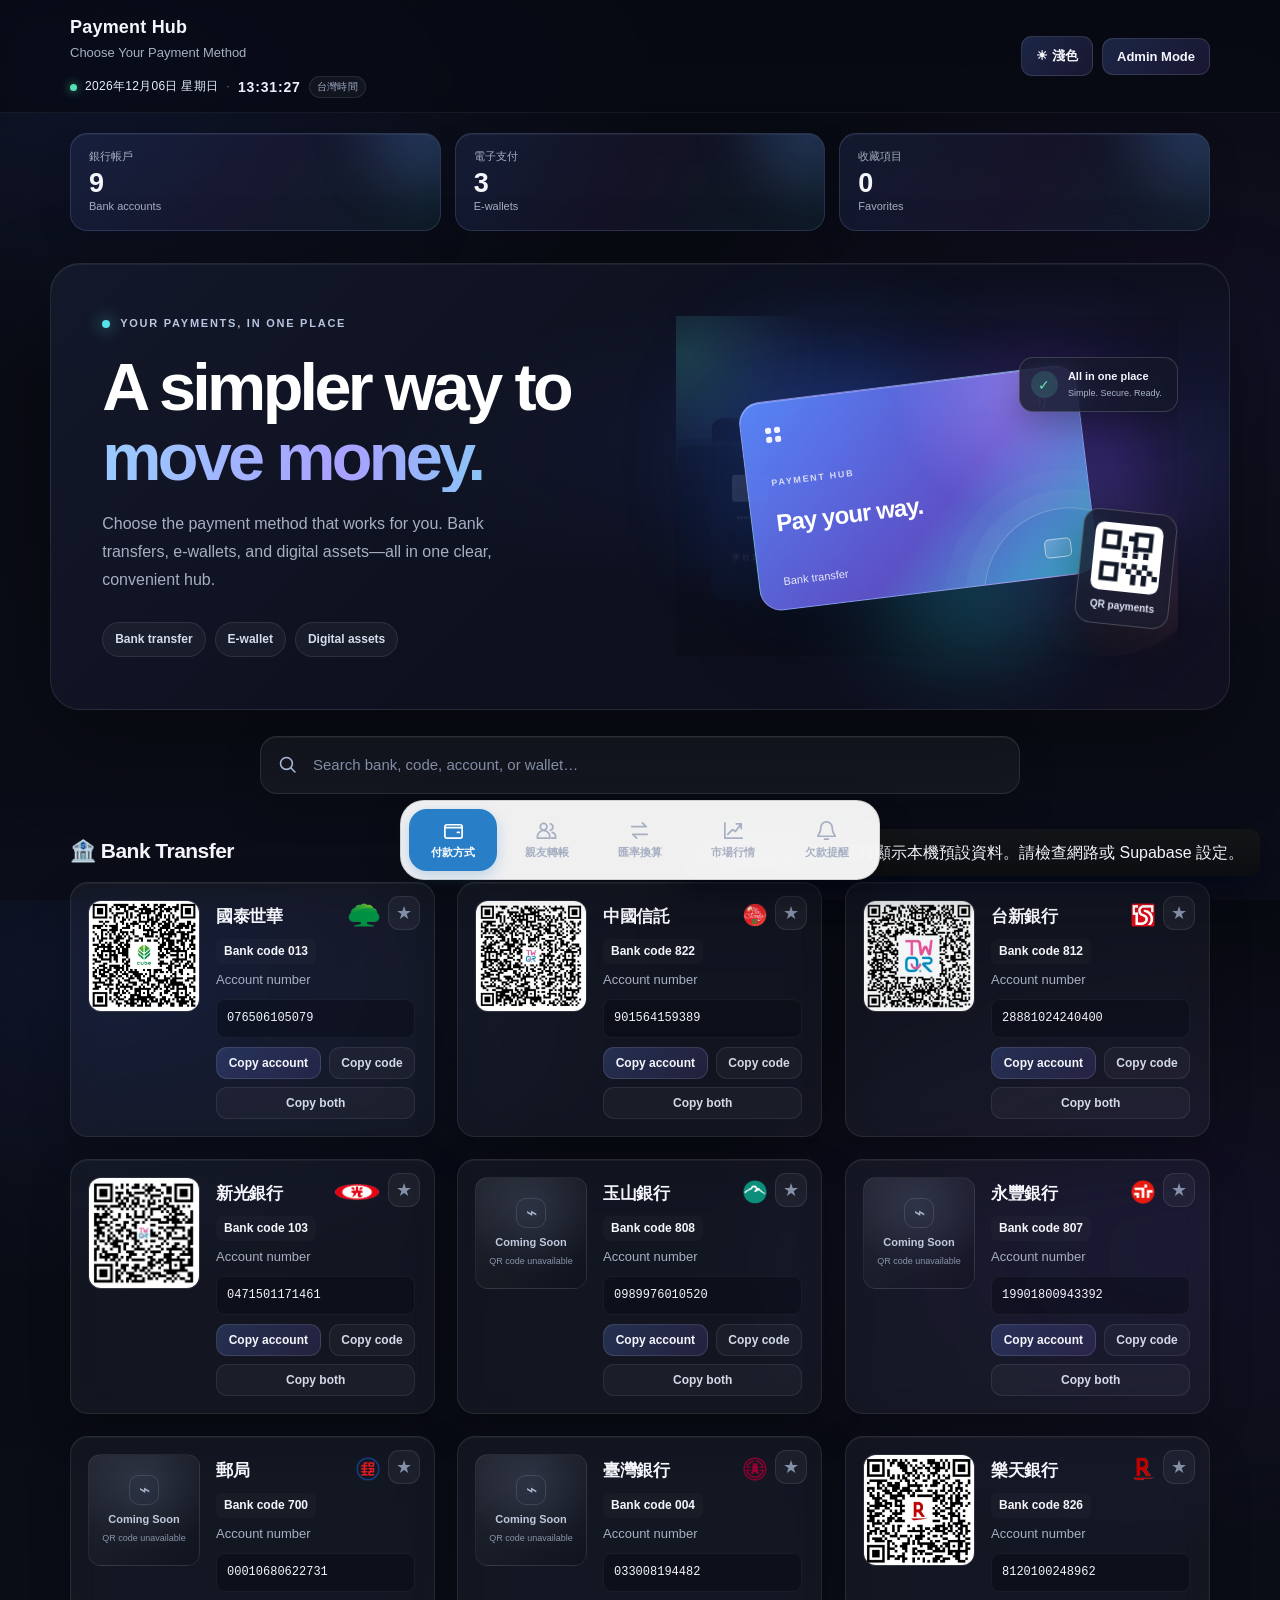
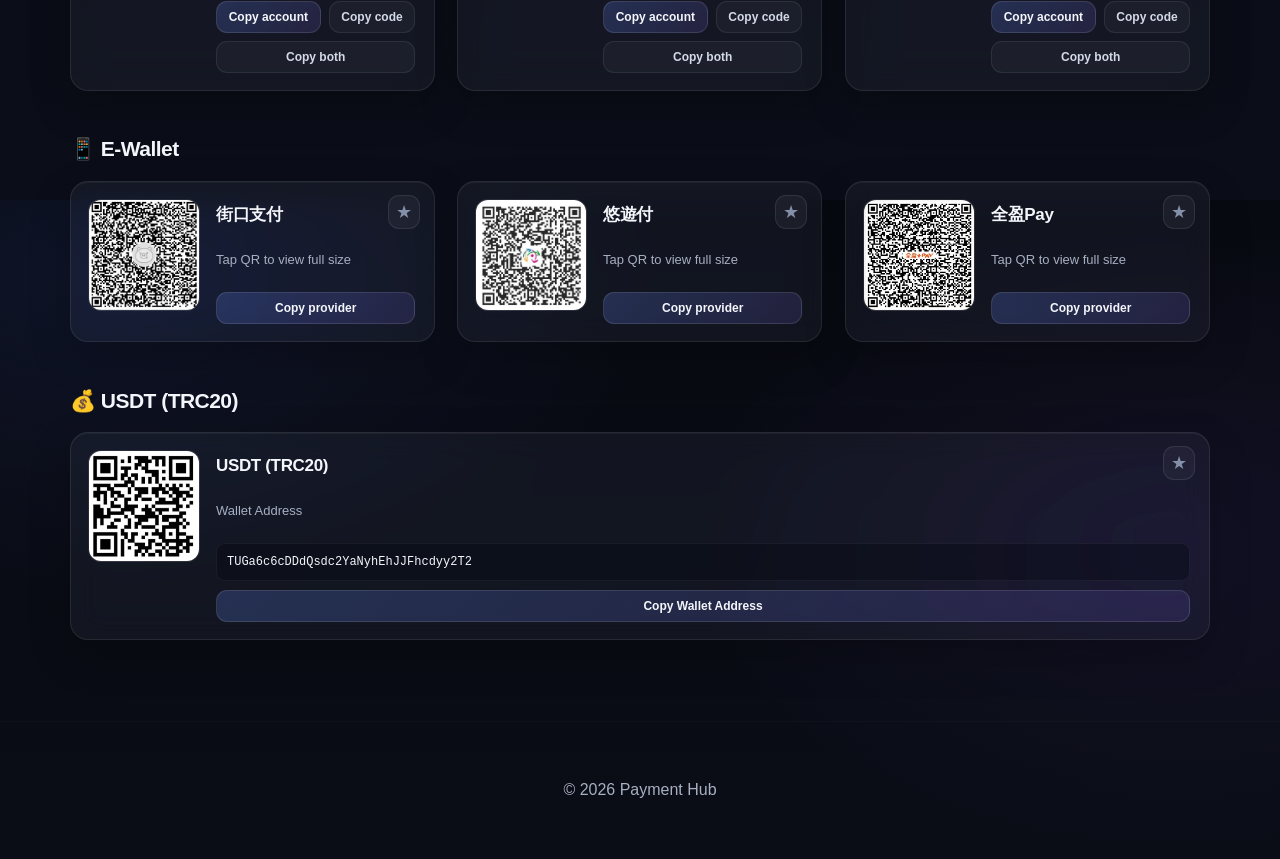
==== commit 1b3deb92: "新增雙向欠款管理及逾期提示" ====
--- a/index.html
+++ b/index.html
@@ -161,6 +161,35 @@
         </form>
       </div>
       <div id="debt-admin-area" hidden>
+        <div class="debt-management-tabs" role="group" aria-label="欠款管理分類">
+          <button type="button" class="is-active" data-debt-view="owed-to-me">別人欠我的</button>
+          <button type="button" data-debt-view="i-owe">我欠別人的提醒</button>
+        </div>
+        <section id="receivable-admin-area" class="receivable-admin-area">
+          <div class="debt-admin-heading"><div><h3>別人欠我的</h3><span class="admin-only-label">🔒 管理者專屬</span></div><button id="receivable-add" class="btn" type="button">＋ 新增欠款</button></div>
+          <div class="debt-stats receivable-stats">
+            <article class="debt-stat"><span>尚未收回筆數</span><strong id="receivable-pending-count">0</strong></article>
+            <article class="debt-stat"><span>尚未收回金額</span><strong id="receivable-pending-total">NT$ 0</strong></article>
+            <article class="debt-stat"><span>已收回筆數</span><strong id="receivable-paid-count">0</strong></article>
+          </div>
+          <form id="receivable-form" class="tool-card receivable-form" hidden>
+            <h4 id="receivable-form-title">新增他人欠款</h4>
+            <input id="receivable-id" type="hidden">
+            <div class="tool-form-grid">
+              <label>欠款人姓名／稱呼<input id="receivable-person" required maxlength="80" placeholder="例如：王小明"></label>
+              <label>欠款項目<input id="receivable-subject" required maxlength="160" placeholder="例如：代墊聚餐費"></label>
+              <label>欠款金額（NT$）<input id="receivable-amount" type="number" required min="1" max="99999999" step="1"></label>
+              <label>欠款日期<input id="receivable-date" type="date" required></label>
+              <label>預計還款日（選填）<input id="receivable-due" type="date"></label>
+              <label class="wide">備註（選填）<textarea id="receivable-note" rows="2" maxlength="1000"></textarea></label>
+            </div>
+            <div class="editor-actions"><button id="receivable-save" class="btn" type="submit">儲存紀錄</button><button id="receivable-cancel" class="btn btn-secondary" type="button">取消</button></div>
+            <p id="receivable-error" class="debt-edit-error" role="alert"></p>
+          </form>
+          <div class="debt-filters" role="group" aria-label="收款狀態篩選"><button class="is-active" data-receivable-filter="all" type="button">全部</button><button data-receivable-filter="pending" type="button">未收回</button><button data-receivable-filter="paid" type="button">已收回</button></div>
+          <div id="receivable-record-list" class="debt-record-list"><p class="muted">尚無他人欠款紀錄。</p></div>
+        </section>
+        <section id="reminder-admin-area" hidden>
         <div class="debt-admin-heading"><div><h3>欠款提醒管理</h3><span class="admin-only-label">🔒 管理者專屬</span></div><button id="debt-reload" class="btn btn-secondary" type="button">重新整理</button></div>
         <div class="debt-stats">
           <article class="debt-stat"><span>待處理筆數</span><strong id="debt-pending-count">0</strong></article>
@@ -169,6 +198,7 @@
         </div>
         <div class="debt-filters" role="group" aria-label="欠款狀態篩選"><button class="is-active" data-debt-filter="all" type="button">全部</button><button data-debt-filter="pending" type="button">待還款</button><button data-debt-filter="paid" type="button">已還款</button></div>
         <div id="debt-record-list" class="debt-record-list"><p class="muted">登入管理帳號後即可查看提醒紀錄。</p></div>
+        </section>
       </div>
     </section>
 
@@ -271,7 +301,7 @@
         <div class="history-heading"><h3>操作歷史</h3><button id="clear-history" class="btn btn-secondary" type="button">清除紀錄</button></div>
         <div id="admin-history-list" class="history-list"></div>
       </section>
-      <div class="admin-lists">
+      <div id="admin-payment-lists" class="admin-lists">
         <div><h3>Banks</h3><div id="admin-banks-list" class="admin-list"></div></div>
         <div><h3>E-wallets</h3><div id="admin-wallets-list" class="admin-list"></div></div>
       </div>
--- a/style.css
+++ b/style.css
@@ -1128,3 +1128,16 @@
 .debt-edit-heading{display:flex;justify-content:space-between;align-items:flex-start;gap:16px;margin-bottom:20px}.debt-edit-heading h3{margin:0 0 5px;font-size:1.25rem}.debt-edit-heading p{margin:0;color:var(--muted,#788397);font-size:.9rem}.debt-edit-x{width:36px;height:36px;border:0;border-radius:50%;background:var(--glass-bg,rgba(120,130,150,.12));color:inherit;font-size:18px;cursor:pointer}
 .debt-edit-form{display:grid;gap:15px}.debt-edit-form label{display:grid;gap:7px;font-weight:700}.debt-edit-form input,.debt-edit-form textarea{width:100%;box-sizing:border-box;border:1px solid var(--glass-border,rgba(120,130,150,.35));border-radius:12px;padding:12px 14px;background:var(--card-bg,#fff);color:var(--text,#263247);font:inherit}.debt-edit-form input:focus,.debt-edit-form textarea:focus{outline:2px solid rgba(40,127,199,.3);border-color:#287fc7}.debt-edit-error{min-height:1.2em;margin:0;color:#dc3545;font-size:.9rem}.debt-edit-actions{display:flex;justify-content:flex-end;gap:10px;margin-top:4px}.debt-edit-actions button{min-width:112px}.debt-edit-actions button:disabled{opacity:.6;cursor:wait}
 @media(max-width:520px){.debt-edit-panel{padding:19px;border-radius:18px}.debt-edit-actions{flex-direction:column-reverse}.debt-edit-actions button{width:100%}}
+
+/* Debt receivables and shared admin-page visibility */
+.debt-management-tabs { display:flex; gap:8px; margin:18px 0; padding:5px; border-radius:13px; background:var(--surface-2,rgba(120,140,180,.14)); }
+.debt-management-tabs button { flex:1; border:0; border-radius:10px; padding:11px 14px; background:transparent; color:var(--muted); font:inherit; font-weight:750; cursor:pointer; }
+.debt-management-tabs button.is-active { background:var(--accent,#3185c8); color:#fff; box-shadow:0 4px 12px rgba(40,120,200,.18); }
+.receivable-admin-area { margin-top:8px; }
+.receivable-form { margin:16px 0; }
+.receivable-form h4 { margin:0 0 14px; }
+.receivable-form .tool-form-grid { margin-top:12px; }
+.debt-status.overdue { background:rgba(220,70,70,.14); color:#d84949; }
+:root[data-theme="light"] .debt-status.overdue { background:#ffebeb; color:#c52d38; }
+#admin-payment-lists[hidden], #receivable-admin-area[hidden], #reminder-admin-area[hidden] { display:none !important; }
+@media(max-width:600px) { .debt-management-tabs { flex-direction:column; } }
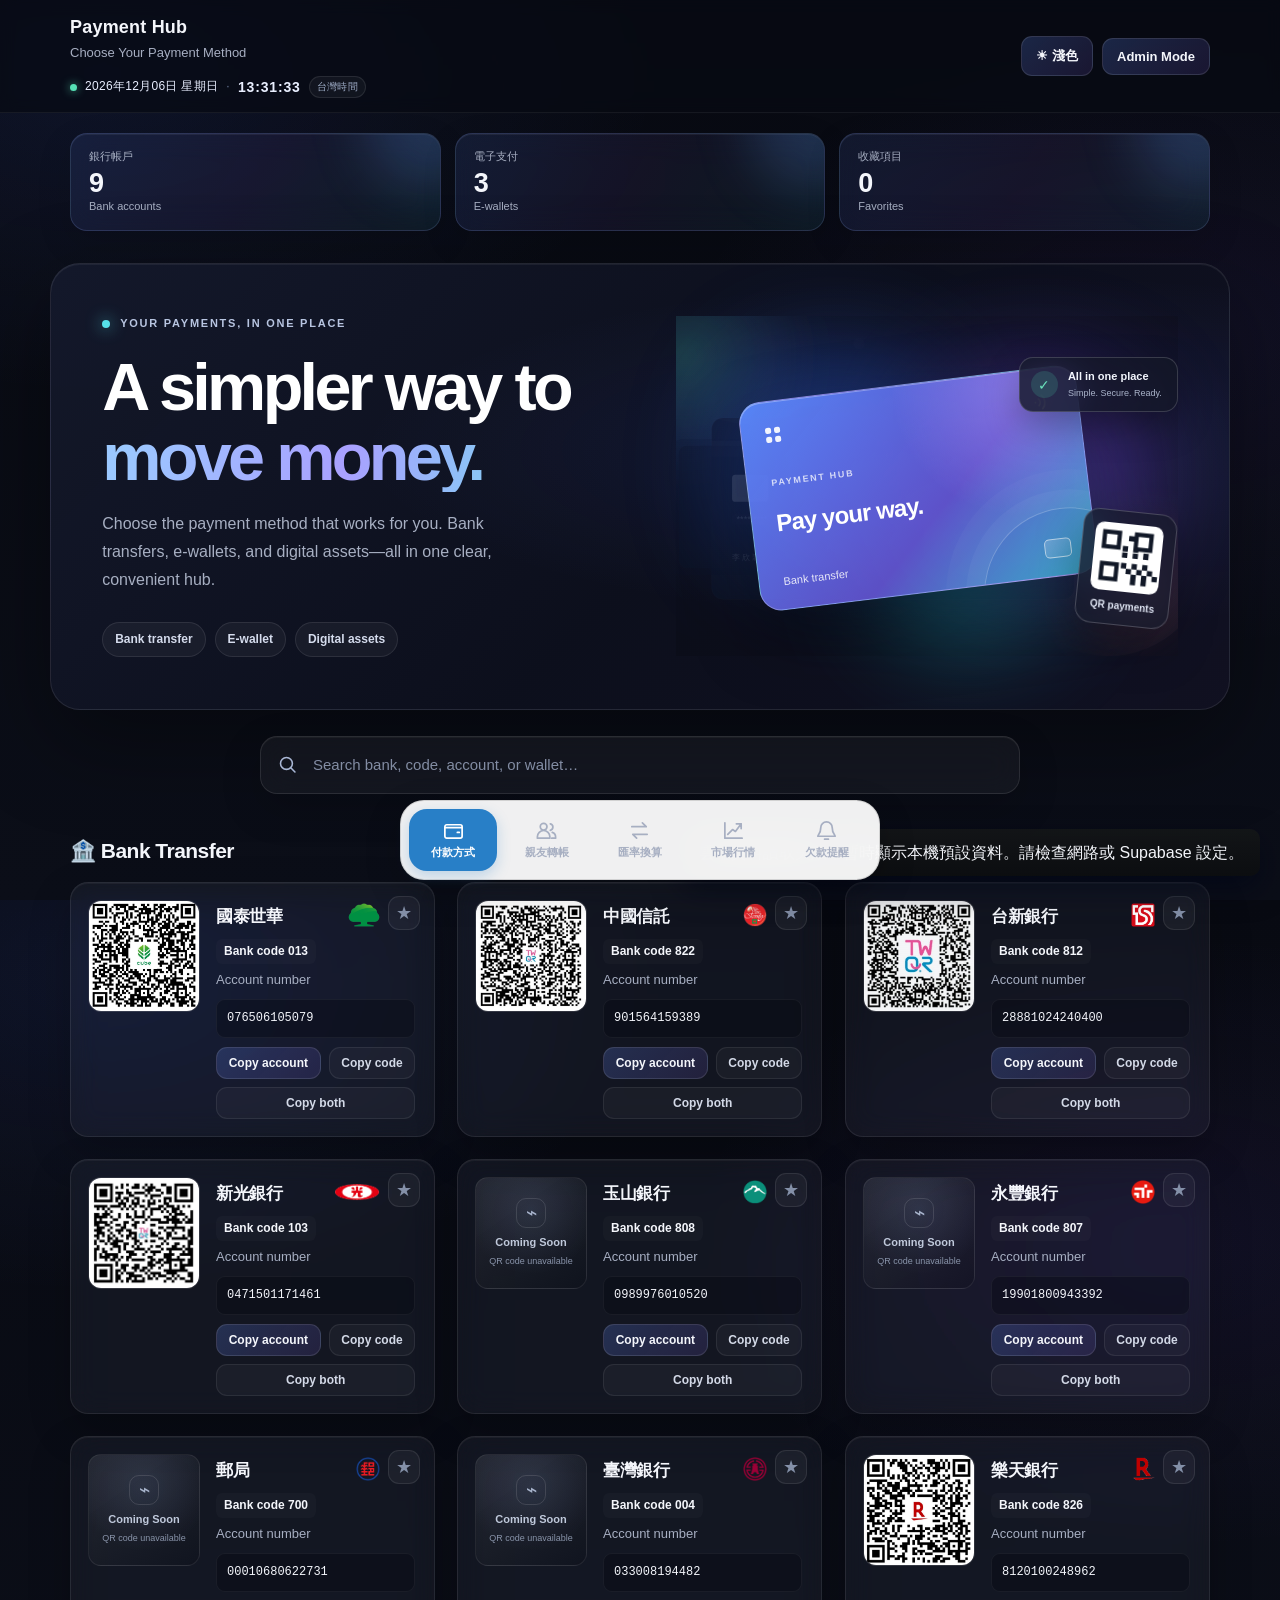
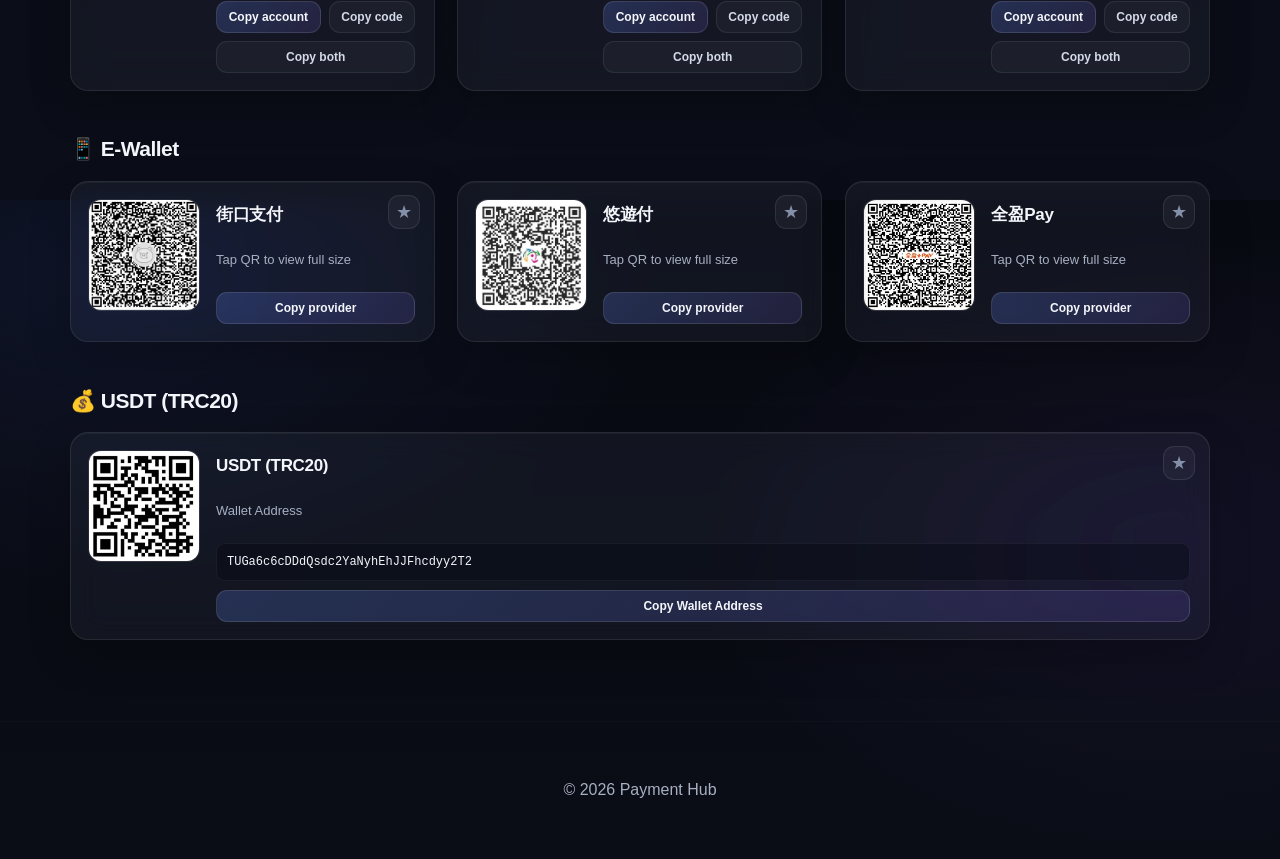
==== commit 3ba48fdb: "完成市場行情中心及黃金行情整合" ====
--- a/index.html
+++ b/index.html
@@ -1,4 +1,4 @@
-<!doctype html>
+﻿<!doctype html>
 <html lang="zh-Hant">
 <head>
   <meta charset="utf-8" />
@@ -203,9 +203,16 @@
     </section>
 
     <section id="market-tool" class="tool-panel container" hidden>
-      <div class="tool-heading"><div><p class="admin-kicker">MARKET WATCH</p><h2>市場行情</h2><p class="muted">黃金及美股指數行情將於後續階段接入可靠資料來源。</p></div><button class="btn btn-secondary" type="button" data-close-tool>返回首頁</button></div>
-      <div class="tool-card"><h3>市場行情功能規劃中</h3><p class="muted">預計提供黃金、NASDAQ、道瓊等指數與走勢圖。接入資料來源前不顯示虛構報價。</p></div>
-    </section>
+  <div class="tool-heading"><div><p class="admin-kicker">MARKET WATCH</p><h2>市場行情</h2><p class="muted">全球主要市場行情與走勢參考。各市場可能有延遲，請留意個別報價時間。</p></div><button class="btn btn-secondary" type="button" data-close-tool>返回首頁</button></div>
+  <div class="market-toolbar"><div class="market-updated"><span id="market-live-dot" class="market-live-dot" aria-hidden="true"></span><span id="market-status" role="status">尚未載入行情</span></div><button id="market-refresh" class="btn btn-secondary" type="button">↻ 更新行情</button></div>
+  <section class="market-section"><div class="market-section-heading"><div><h3>⭐ 自選關注</h3><p>點擊星號加入或移除；清單會保存在此瀏覽器</p></div></div><div id="market-watchlist" class="market-grid"><div class="market-empty">載入自選清單…</div></div></section>
+  <section class="market-section"><div class="market-section-heading"><div><h3>黃金</h3><p>國際黃金現貨參考報價（美元／盎司）</p></div></div><div id="market-gold" class="market-grid"><div class="market-empty">等待報價資料…</div></div></section>
+  <section class="market-section"><div class="market-section-heading"><div><h3>美國市場</h3><p>NASDAQ 綜合指數、NASDAQ 100、道瓊工業指數、S&amp;P 500</p></div></div><div id="market-us" class="market-grid"><div class="market-empty">等待報價資料…</div></div></section>
+  <section class="market-section"><div class="market-section-heading"><div><h3>台灣市場</h3><p>臺灣證券交易所發行量加權股價指數</p></div></div><div id="market-tw" class="market-grid"><div class="market-empty">等待報價資料…</div></div></section>
+  <section class="market-chart-panel tool-card"><div class="market-chart-heading"><div><p class="admin-kicker">PRICE HISTORY</p><h3 id="market-chart-title">市場走勢</h3><p id="market-chart-meta" class="muted">請選擇一項標的</p></div><div class="market-range-tabs" role="group" aria-label="走勢期間"><button type="button" class="is-active" data-market-range="day">日</button><button type="button" data-market-range="week">週</button><button type="button" data-market-range="month">月</button></div></div><div id="market-chart" class="market-chart"><div class="market-empty">選擇上方標的查看走勢</div></div><p id="market-chart-note" class="market-chart-note">歷史資料依報價來源提供；無法取得時會明確提示，不會以模擬數值替代。</p></section>
+  <p class="market-disclaimer">資料說明：資料來源為 Yahoo Finance Chart 資料服務，經公開 CORS 代理取得；此為非官方介接，可能因供應商、交易所休市或網路狀況而延遲或暫時無法取得。不同市場的延遲時間可能不同。資訊僅供參考，不構成投資建議。</p>
+</section>
+
 
     <section class="sections container">
       <div id="favorites-section" class="section-block favorites-section" hidden>
@@ -344,3 +351,4 @@
   <script src="script.js"></script>
 </body>
 </html>
+
--- a/style.css
+++ b/style.css
@@ -1,4 +1,4 @@
-/* style.css - Payment Hub
+﻿/* style.css - Payment Hub
    Dark glassmorphism theme, smooth animations, responsive layout
    Supports: hero svg, cards, modal, toast, ripple, intersection reveal
 */
@@ -1141,3 +1141,11 @@
 :root[data-theme="light"] .debt-status.overdue { background:#ffebeb; color:#c52d38; }
 #admin-payment-lists[hidden], #receivable-admin-area[hidden], #reminder-admin-area[hidden] { display:none !important; }
 @media(max-width:600px) { .debt-management-tabs { flex-direction:column; } }
+
+/* ---------- Market Watch dashboard ---------- */
+#market-tool{max-width:1120px}.market-toolbar{display:flex;align-items:center;justify-content:space-between;gap:12px;margin:10px 0 24px;padding:14px 16px;border:1px solid var(--glass-border,rgba(128,128,128,.25));border-radius:16px;background:var(--card-bg,rgba(128,128,128,.07))}.market-updated{display:flex;align-items:center;gap:9px;color:var(--muted);font-size:.88rem;line-height:1.5}.market-live-dot{flex:0 0 9px;width:9px;height:9px;border-radius:50%;background:#9ca3af;box-shadow:0 0 0 4px rgba(156,163,175,.14)}.market-live-dot.is-live{background:#22c55e;box-shadow:0 0 0 4px rgba(34,197,94,.14)}
+.market-section{margin:26px 0}.market-section-heading,.market-chart-heading{display:flex;justify-content:space-between;align-items:flex-end;gap:14px;margin-bottom:14px}.market-section-heading h3,.market-chart-heading h3{margin:0 0 4px;font-size:1.18rem}.market-section-heading p,.market-chart-heading p{margin:0;color:var(--muted);font-size:.87rem;line-height:1.5}.market-grid{display:grid;grid-template-columns:repeat(3,minmax(0,1fr));gap:12px}
+.market-card{position:relative;min-width:0;padding:17px;border:1px solid var(--glass-border,rgba(128,128,128,.25));border-radius:17px;background:var(--card-bg,rgba(128,128,128,.07));display:grid;gap:10px;transition:transform .18s ease,border-color .18s ease}.market-card:hover{transform:translateY(-2px);border-color:rgba(40,127,199,.55)}.market-card.is-selected{border-color:#287fc7;box-shadow:0 0 0 2px rgba(40,127,199,.13)}.market-card-top{display:flex;align-items:flex-start;justify-content:space-between;gap:10px}.market-card-name{display:grid;gap:3px;min-width:0}.market-card-name strong{font-size:.98rem;overflow-wrap:anywhere}.market-card-name small{color:var(--muted);font-size:.78rem}.market-star{border:0;background:transparent;color:var(--muted);font-size:1.25rem;cursor:pointer;padding:0 2px;line-height:1}.market-star.is-active{color:#e5a72d}.market-select{display:grid;gap:5px;border:0;background:transparent;color:inherit;text-align:left;padding:0;cursor:pointer}.market-price{font-size:clamp(1.25rem,3vw,1.65rem);font-weight:850;letter-spacing:-.025em;overflow-wrap:anywhere}.market-change{font-size:.84rem;font-weight:750}.market-change.up{color:#16a36a}.market-change.down{color:#dc5b5b}.market-change.flat{color:var(--muted)}.market-card-foot{display:flex;align-items:flex-start;justify-content:space-between;gap:8px;color:var(--muted);font-size:.72rem;line-height:1.45}.market-card-foot span{overflow-wrap:anywhere}.market-empty{grid-column:1/-1;padding:18px;border:1px dashed var(--glass-border,rgba(128,128,128,.3));border-radius:14px;color:var(--muted);text-align:center;font-size:.9rem;line-height:1.5}
+.market-chart-panel{max-width:none;margin-top:28px}.market-chart-heading{align-items:center;flex-wrap:wrap}.market-range-tabs{display:flex;gap:4px;padding:4px;border-radius:12px;background:var(--glass-bg,rgba(120,130,150,.12))}.market-range-tabs button{border:0;background:transparent;color:var(--muted);border-radius:9px;padding:8px 14px;font:inherit;font-weight:750;cursor:pointer}.market-range-tabs button.is-active{background:#287fc7;color:#fff}.market-chart{min-height:220px;display:grid;align-items:center}.market-chart svg{width:100%;height:220px;display:block;overflow:visible}.market-chart-note,.market-disclaimer{color:var(--muted);font-size:.8rem;line-height:1.65}.market-disclaimer{margin:16px 4px 28px}
+@media(max-width:760px){.market-grid{grid-template-columns:repeat(2,minmax(0,1fr))}}@media(max-width:480px){.market-grid{grid-template-columns:1fr}.market-card{padding:15px}.market-toolbar{align-items:stretch;flex-direction:column}.market-toolbar .btn{width:100%}.market-chart-heading{align-items:flex-start;flex-direction:column}.market-chart{min-height:190px}.market-chart svg{height:190px}}
+
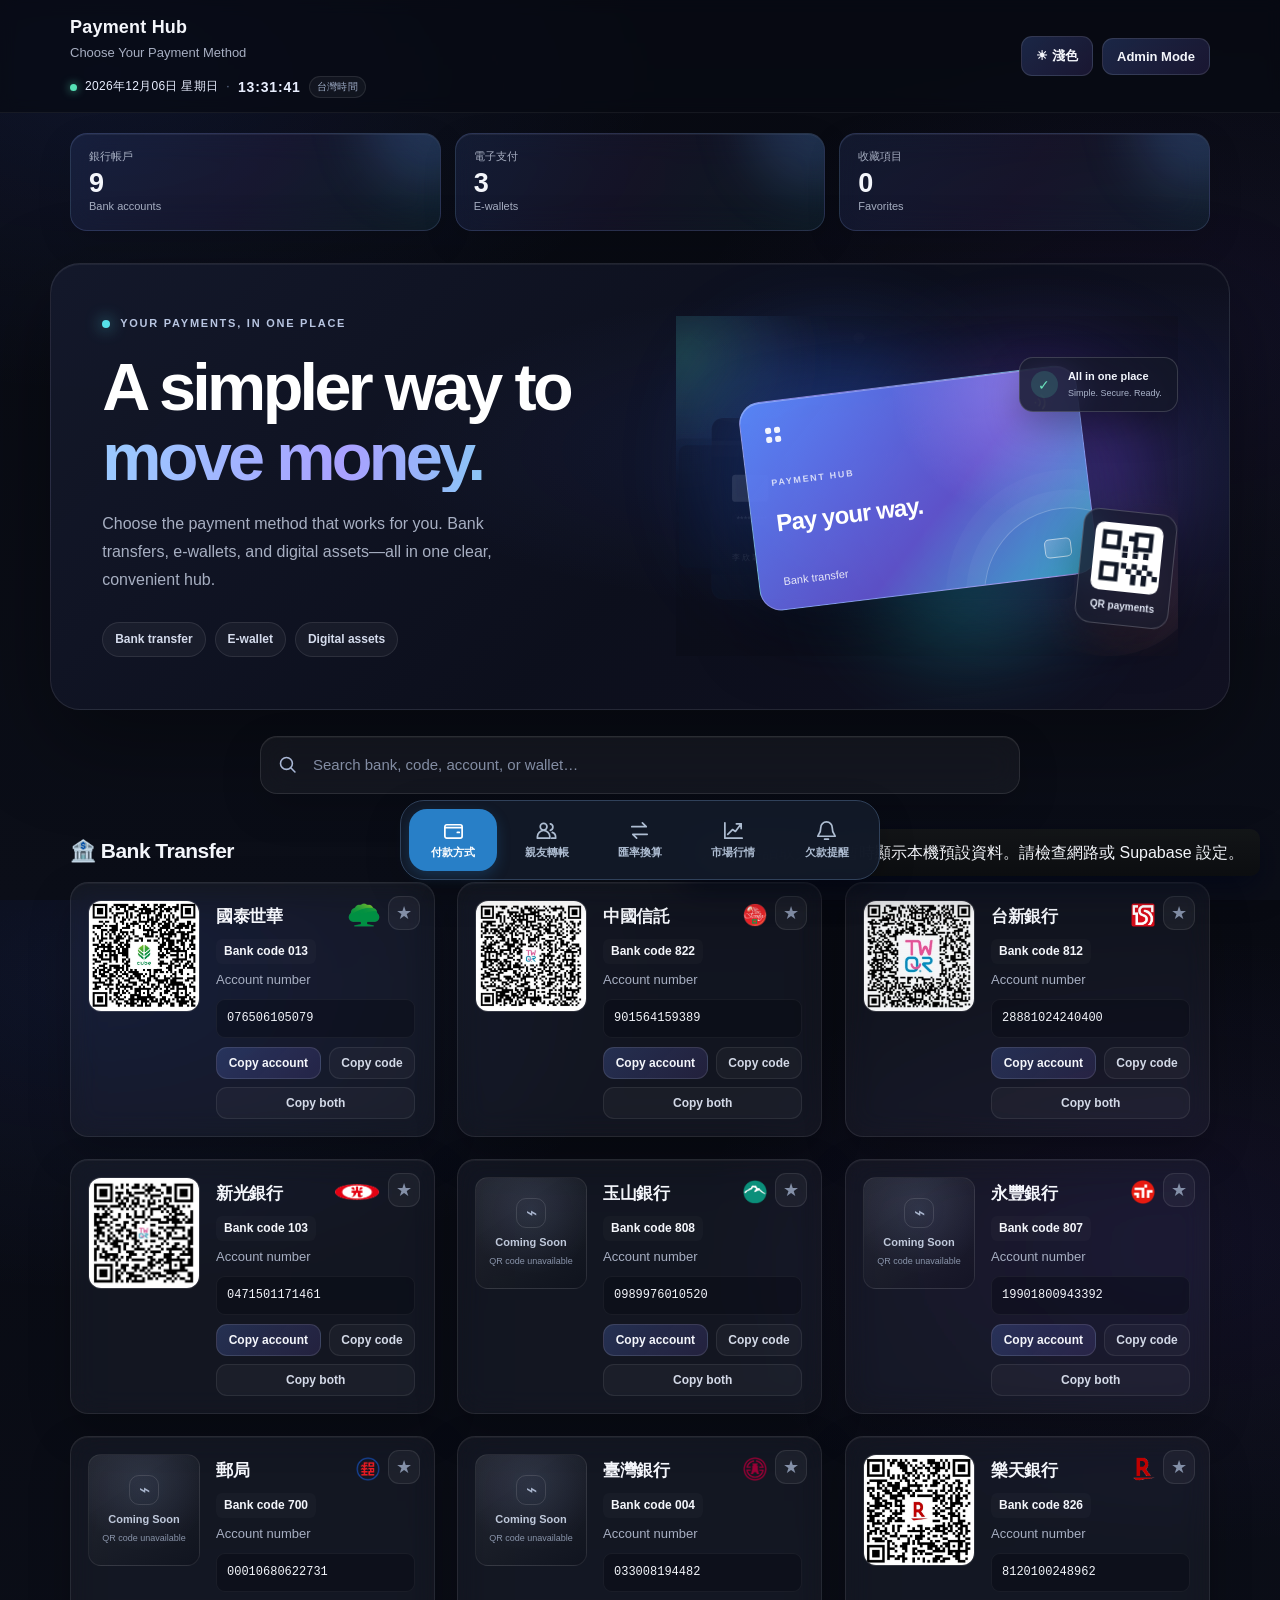
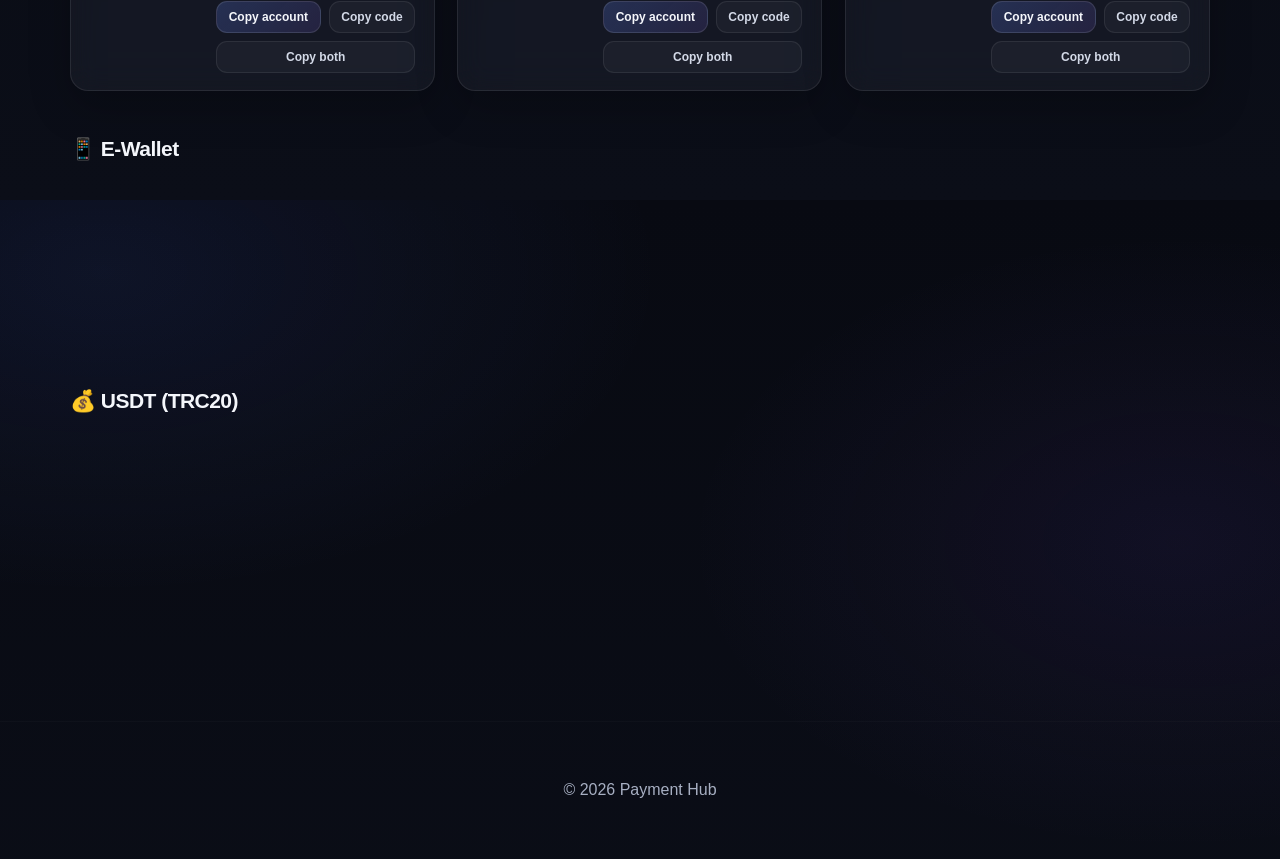
==== commit 11a44c4f: "更新帳密登入方式" ====
--- a/index.html
+++ b/index.html
@@ -1,4 +1,4 @@
-﻿<!doctype html>
+<!doctype html>
 <html lang="zh-Hant">
 <head>
   <meta charset="utf-8" />
@@ -202,6 +202,156 @@
       </div>
     </section>
 
+    <section id="subscriptions-tool" class="tool-panel container" hidden>
+      <div class="tool-heading">
+        <div>
+          <p class="admin-kicker">SUBSCRIPTION MANAGER</p>
+          <h2>訂閱費用</h2>
+          <p class="muted">管理固定訂閱、信用卡扣款來源及週期支出分析。僅管理帳號可查看。</p>
+        </div>
+        <button class="btn btn-secondary" type="button" data-close-tool>返回首頁</button>
+      </div>
+
+      <div id="subscription-status" class="subscription-status" role="status">準備載入訂閱資料…</div>
+
+      <div class="subscription-summary-grid">
+        <article class="subscription-summary-card">
+          <span>每月平均支出</span><strong id="subscription-monthly-total">NT$ 0</strong>
+          <small>使用中訂閱的月均換算</small>
+        </article>
+        <article class="subscription-summary-card">
+          <span>年度預估支出</span><strong id="subscription-yearly-total">NT$ 0</strong>
+          <small>每月平均 × 12</small>
+        </article>
+        <article class="subscription-summary-card">
+          <span>使用中訂閱</span><strong id="subscription-active-count">0</strong>
+          <small>暫停及取消不列入</small>
+        </article>
+        <article class="subscription-summary-card">
+          <span>未來 7 天扣款</span><strong id="subscription-due-count">0</strong>
+          <small id="subscription-due-total">NT$ 0</small>
+        </article>
+      </div>
+
+      <div class="subscription-toolbar">
+        <div>
+          <h3>我的訂閱</h3>
+          <p class="muted">信用卡名稱可自行輸入，例如：國泰 CUBE、玉山 UBear。</p>
+        </div>
+        <button id="subscription-add" class="btn" type="button">＋ 新增訂閱</button>
+      </div>
+
+      <form id="subscription-form" class="tool-card subscription-form" hidden>
+        <div class="subscription-form-heading">
+          <div><p class="admin-kicker">SUBSCRIPTION DETAILS</p><h3 id="subscription-form-title">新增訂閱</h3></div>
+          <button id="subscription-form-close" class="btn btn-secondary" type="button">關閉</button>
+        </div>
+        <input id="subscription-id" type="hidden">
+        <div class="subscription-form-grid">
+          <label>訂閱服務名稱 *<input id="subscription-service" required maxlength="120" placeholder="例如：Netflix、ChatGPT、iCloud"></label>
+          <label>方案名稱<input id="subscription-plan" maxlength="120" placeholder="例如：Plus、Premium、家庭方案"></label>
+          <label>訂閱分類 *
+            <select id="subscription-category" required>
+              <option value="ai">AI 工具</option>
+              <option value="streaming">影音串流</option>
+              <option value="cloud">雲端儲存</option>
+              <option value="software">軟體／工具</option>
+              <option value="membership">會員／其他服務</option>
+              <option value="other">其他</option>
+            </select>
+          </label>
+          <label>訂閱金額 *<input id="subscription-amount" type="number" min="0.01" max="99999999" step="0.01" required placeholder="例如：660"></label>
+          <label>收費幣別
+            <select id="subscription-currency">
+              <option value="TWD">新台幣 TWD</option>
+              <option value="USD">美元 USD</option>
+              <option value="JPY">日圓 JPY</option>
+              <option value="KRW">韓元 KRW</option>
+              <option value="AUD">澳幣 AUD</option>
+              <option value="CNY">人民幣 CNY</option>
+            </select>
+          </label>
+          <label>付款週期 *
+            <select id="subscription-cycle">
+              <option value="monthly">每月</option>
+              <option value="quarterly">每季</option>
+              <option value="yearly">每年</option>
+              <option value="custom">自訂（月數）</option>
+            </select>
+          </label>
+          <label id="subscription-custom-months-wrap" hidden>自訂間隔（月）<input id="subscription-custom-months" type="number" min="1" max="120" step="1" value="1"></label>
+          <label>開始日期<input id="subscription-started-on" type="date"></label>
+          <label>下次扣款日期 *<input id="subscription-next-charge" type="date" required></label>
+          <label>付款方式
+            <select id="subscription-payment-type">
+              <option value="card">信用卡</option>
+              <option value="bank">銀行帳戶</option>
+              <option value="wallet">電子支付</option>
+              <option value="other">其他／手動付款</option>
+            </select>
+          </label>
+          <label id="subscription-card-name-wrap">信用卡名稱（可自行輸入）
+            <input id="subscription-card-name" maxlength="120" placeholder="例如：國泰 CUBE、玉山 UBear、永豐大戶卡">
+          </label>
+          <label id="subscription-payment-name-wrap" hidden>付款方式名稱
+            <input id="subscription-payment-name" maxlength="120" placeholder="例如：Apple Pay、銀行帳戶名稱">
+          </label>
+          <label>訂閱狀態
+            <select id="subscription-item-status">
+              <option value="active">使用中</option>
+              <option value="paused">已暫停</option>
+              <option value="cancelled">已取消</option>
+            </select>
+          </label>
+          <label class="subscription-wide">備註<textarea id="subscription-note" rows="2" maxlength="1000" placeholder="例如：優惠到期日、家庭共享、取消方式等"></textarea></label>
+        </div>
+        <p class="subscription-security-note">安全提醒：只記錄信用卡名稱，不要輸入完整卡號、有效期限或 CVV。</p>
+        <p id="subscription-form-error" class="subscription-error" role="alert"></p>
+        <div class="subscription-form-actions">
+          <button id="subscription-save" class="btn" type="submit">儲存訂閱</button>
+          <button id="subscription-cancel" class="btn btn-secondary" type="button">取消</button>
+        </div>
+      </form>
+
+      <section class="subscription-analytics">
+        <div class="subscription-toolbar">
+          <div><h3>訂閱支出分析</h3><p class="muted">依使用中訂閱換算月均金額，外幣按匯率換算頁的即期買賣均價估算。</p></div>
+        </div>
+        <div class="subscription-chart-grid">
+          <article class="tool-card subscription-chart-card">
+            <h4>各類別月均支出</h4>
+            <div class="subscription-donut-layout">
+              <div id="subscription-category-donut" class="subscription-donut"><p class="muted">尚無分析資料</p></div>
+              <div id="subscription-category-legend" class="subscription-legend"></div>
+            </div>
+          </article>
+          <article class="tool-card subscription-chart-card">
+            <h4>各信用卡／付款來源月均支出</h4>
+            <div id="subscription-card-bars" class="subscription-bars"><p class="muted">尚無分析資料</p></div>
+          </article>
+        </div>
+        <p id="subscription-analysis-note" class="subscription-analysis-note">外幣訂閱會使用匯率換算頁可取得的即期參考匯率換算；若匯率不可用，該筆會列為未換算，不會直接混入新台幣總額。</p>
+      </section>
+
+      <section class="subscription-upcoming">
+        <div class="subscription-toolbar"><div><h3>近期扣款</h3><p class="muted">顯示逾期及未來 30 天內的使用中訂閱</p></div></div>
+        <div id="subscription-upcoming-list" class="subscription-upcoming-list"><p class="muted">載入中…</p></div>
+      </section>
+
+      <section class="subscription-list-section">
+        <div class="subscription-toolbar">
+          <div><h3>訂閱清單</h3><p class="muted">可編輯、暫停、恢復或取消訂閱。</p></div>
+          <div class="subscription-filters" role="group" aria-label="訂閱狀態篩選">
+            <button type="button" class="is-active" data-subscription-filter="all">全部</button>
+            <button type="button" data-subscription-filter="active">使用中</button>
+            <button type="button" data-subscription-filter="paused">已暫停</button>
+            <button type="button" data-subscription-filter="cancelled">已取消</button>
+          </div>
+        </div>
+        <div id="subscription-list" class="subscription-list"><p class="muted">登入管理帳號後即可查看訂閱資料。</p></div>
+      </section>
+    </section>
+
     <section id="market-tool" class="tool-panel container" hidden>
   <div class="tool-heading"><div><p class="admin-kicker">MARKET WATCH</p><h2>市場行情</h2><p class="muted">全球主要市場行情與走勢參考。各市場可能有延遲，請留意個別報價時間。</p></div><button class="btn btn-secondary" type="button" data-close-tool>返回首頁</button></div>
   <div class="market-toolbar"><div class="market-updated"><span id="market-live-dot" class="market-live-dot" aria-hidden="true"></span><span id="market-status" role="status">尚未載入行情</span></div><button id="market-refresh" class="btn btn-secondary" type="button">↻ 更新行情</button></div>
@@ -261,6 +411,14 @@
     <button class="app-nav-item" type="button" data-nav-page="fx"><span class="app-nav-icon" aria-hidden="true"><svg viewBox="0 0 24 24"><path d="M4 8h15l-4-4M20 16H5l4 4"/></svg></span><span>匯率換算</span></button>
     <button class="app-nav-item" type="button" data-nav-page="market"><span class="app-nav-icon" aria-hidden="true"><svg viewBox="0 0 24 24"><path d="M3 20V4M3 20h18M6 16l5-5 3 2 6-8M15 5h5v5"/></svg></span><span>市場行情</span></button>
     <button class="app-nav-item" type="button" data-nav-page="debt"><span class="app-nav-icon" aria-hidden="true"><svg viewBox="0 0 24 24"><path d="M18 9a6 6 0 0 0-12 0c0 7-3 7-3 9h18c0-2-3-2-3-9M10 21h4"/></svg></span><span>欠款提醒</span></button>
+
+    <button id="subscription-nav" class="app-nav-item" type="button" data-nav-page="subscriptions" hidden>
+      <span class="app-nav-icon" aria-hidden="true">
+        <svg viewBox="0 0 24 24"><rect x="3" y="5" width="18" height="15" rx="2"/><path d="M3 10h18M7 15h4M16 15h1"/></svg>
+      </span>
+      <span>訂閱費用</span>
+    </button>
+
   </nav>
   <button id="back-to-top" class="back-to-top" type="button" aria-label="回到最上面" title="回到最上面">↑</button>
 
@@ -270,7 +428,31 @@
     </div>
   </footer>
 
-  <!-- Personal admin workspace -->
+    <!-- Administrator sign-in form: Chrome Password Manager compatible -->
+  <div id="admin-auth-modal" class="admin-auth-modal" hidden>
+    <button class="admin-auth-backdrop" type="button" data-admin-auth-close aria-label="關閉管理員登入視窗"></button>
+    <section class="admin-auth-dialog" role="dialog" aria-modal="true" aria-labelledby="admin-auth-title">
+      <div class="admin-auth-heading">
+        <p class="admin-kicker">SECURE ADMIN SIGN IN</p>
+        <h2 id="admin-auth-title">管理模式登入</h2>
+        <p>請輸入管理員帳號與密碼。</p>
+      </div>
+      <form id="admin-login-form" class="admin-auth-form" method="post" autocomplete="on">
+        <label for="admin-login-email">管理員帳號（Email）</label>
+        <input id="admin-login-email" name="username" type="email" inputmode="email" autocomplete="username" autocapitalize="none" spellcheck="false" required placeholder="請輸入管理員 Email">
+        <label for="admin-login-password">管理員密碼</label>
+        <input id="admin-login-password" name="password" type="password" autocomplete="current-password" required placeholder="請輸入管理員密碼">
+        <p id="admin-login-message" class="admin-auth-message" role="status" aria-live="polite"></p>
+        <div class="admin-auth-actions">
+          <button class="btn" id="admin-login-submit" type="submit">登入管理模式</button>
+          <button class="btn btn-secondary" type="button" data-admin-auth-close>取消</button>
+        </div>
+        <p class="admin-auth-hint">Chrome 可依你的瀏覽器設定，詢問是否儲存這組登入資訊。</p>
+      </form>
+    </section>
+  </div>
+
+<!-- Personal admin workspace -->
   <section id="admin-panel" class="admin-panel" hidden aria-labelledby="admin-title">
     <div class="admin-panel-inner">
       <div class="admin-heading">
--- a/style.css
+++ b/style.css
@@ -1,4 +1,4 @@
-﻿/* style.css - Payment Hub
+/* style.css - Payment Hub
    Dark glassmorphism theme, smooth animations, responsive layout
    Supports: hero svg, cards, modal, toast, ripple, intersection reveal
 */
@@ -1149,3 +1149,387 @@
 .market-chart-panel{max-width:none;margin-top:28px}.market-chart-heading{align-items:center;flex-wrap:wrap}.market-range-tabs{display:flex;gap:4px;padding:4px;border-radius:12px;background:var(--glass-bg,rgba(120,130,150,.12))}.market-range-tabs button{border:0;background:transparent;color:var(--muted);border-radius:9px;padding:8px 14px;font:inherit;font-weight:750;cursor:pointer}.market-range-tabs button.is-active{background:#287fc7;color:#fff}.market-chart{min-height:220px;display:grid;align-items:center}.market-chart svg{width:100%;height:220px;display:block;overflow:visible}.market-chart-note,.market-disclaimer{color:var(--muted);font-size:.8rem;line-height:1.65}.market-disclaimer{margin:16px 4px 28px}
 @media(max-width:760px){.market-grid{grid-template-columns:repeat(2,minmax(0,1fr))}}@media(max-width:480px){.market-grid{grid-template-columns:1fr}.market-card{padding:15px}.market-toolbar{align-items:stretch;flex-direction:column}.market-toolbar .btn{width:100%}.market-chart-heading{align-items:flex-start;flex-direction:column}.market-chart{min-height:190px}.market-chart svg{height:190px}}
 
+
+
+/* PAYMENT_HUB_DARK_CONTRAST_FIX_V1
+   Fix dark-mode white-on-light cards and unreadable form controls.
+   Light theme is intentionally untouched.
+*/
+:root:not([data-theme="light"]) {
+  --card-bg: #121a28;
+  --input-bg: #0c1421;
+  --glass-bg: rgba(255,255,255,.055);
+  --glass-border: rgba(148,163,184,.23);
+  --surface-2: rgba(148,163,184,.12);
+  color-scheme: dark;
+}
+
+/* Tool panels and cards */
+:root:not([data-theme="light"]) .tool-card,
+:root:not([data-theme="light"]) .friend-card,
+:root:not([data-theme="light"]) .debt-public-card,
+:root:not([data-theme="light"]) .receivable-form,
+:root:not([data-theme="light"]) .debt-edit-panel {
+  color: #edf2fa;
+  background: linear-gradient(145deg, #151f30, #101827);
+  border-color: #2a3a52;
+}
+
+/* Labels and descriptions */
+:root:not([data-theme="light"]) .tool-card label,
+:root:not([data-theme="light"]) .debt-form label,
+:root:not([data-theme="light"]) .debt-edit-form label,
+:root:not([data-theme="light"]) .receivable-form label,
+:root:not([data-theme="light"]) .debt-intro h3,
+:root:not([data-theme="light"]) .debt-admin-heading h3,
+:root:not([data-theme="light"]) .receivable-form h4,
+:root:not([data-theme="light"]) .friend-card h3 {
+  color: #edf2fa;
+}
+
+/* Inputs, selects, dates, and text areas */
+:root:not([data-theme="light"]) .tool-card input,
+:root:not([data-theme="light"]) .tool-card select,
+:root:not([data-theme="light"]) .tool-card textarea,
+:root:not([data-theme="light"]) #friend-search,
+:root:not([data-theme="light"]) .debt-form input,
+:root:not([data-theme="light"]) .debt-form textarea,
+:root:not([data-theme="light"]) .debt-edit-form input,
+:root:not([data-theme="light"]) .debt-edit-form textarea {
+  color: #f1f5fb !important;
+  background: #0b1320 !important;
+  border-color: #35465f !important;
+  color-scheme: dark;
+  caret-color: #8fc5ff;
+}
+
+:root:not([data-theme="light"]) .tool-card input::placeholder,
+:root:not([data-theme="light"]) .tool-card textarea::placeholder,
+:root:not([data-theme="light"]) #friend-search::placeholder,
+:root:not([data-theme="light"]) .debt-form input::placeholder,
+:root:not([data-theme="light"]) .debt-form textarea::placeholder,
+:root:not([data-theme="light"]) .debt-edit-form input::placeholder,
+:root:not([data-theme="light"]) .debt-edit-form textarea::placeholder {
+  color: #8292aa !important;
+  opacity: 1;
+}
+
+:root:not([data-theme="light"]) .tool-card input:focus,
+:root:not([data-theme="light"]) .tool-card select:focus,
+:root:not([data-theme="light"]) .tool-card textarea:focus,
+:root:not([data-theme="light"]) .debt-form input:focus,
+:root:not([data-theme="light"]) .debt-form textarea:focus,
+:root:not([data-theme="light"]) .debt-edit-form input:focus,
+:root:not([data-theme="light"]) .debt-edit-form textarea:focus {
+  outline: 2px solid rgba(83,159,255,.35);
+  border-color: #549fe8 !important;
+}
+
+/* Debt summary cards: avoid white cards with pale labels */
+:root:not([data-theme="light"]) .debt-stat {
+  background: linear-gradient(145deg, #19263a, #121c2b) !important;
+  color: #f1f5fb !important;
+  border-color: #30445f !important;
+  box-shadow: 0 9px 24px rgba(0,0,0,.2);
+}
+:root:not([data-theme="light"]) .debt-stat span {
+  color: #aebdd2 !important;
+}
+:root:not([data-theme="light"]) .debt-stat strong {
+  color: #75baff !important;
+}
+
+/* Receivable / payable records */
+:root:not([data-theme="light"]) .debt-record {
+  background: linear-gradient(145deg, #182438, #111a29) !important;
+  color: #edf2fa !important;
+  border-color: #30435d !important;
+  box-shadow: 0 8px 22px rgba(0,0,0,.18);
+}
+:root:not([data-theme="light"]) .debt-record-top strong,
+:root:not([data-theme="light"]) .debt-record > div:not(.debt-record-meta):not(.debt-record-top):not(.debt-record-actions) {
+  color: #edf2fa !important;
+}
+:root:not([data-theme="light"]) .debt-record-meta,
+:root:not([data-theme="light"]) .debt-record .muted {
+  color: #aebdd2 !important;
+}
+:root:not([data-theme="light"]) .debt-record-amount {
+  color: #79bdff !important;
+}
+
+/* Status chips */
+:root:not([data-theme="light"]) .debt-status {
+  background: rgba(245,158,11,.18) !important;
+  color: #ffd28a !important;
+}
+:root:not([data-theme="light"]) .debt-status.paid {
+  background: rgba(34,197,94,.16) !important;
+  color: #7ce6a8 !important;
+}
+:root:not([data-theme="light"]) .debt-status.overdue {
+  background: rgba(239,68,68,.18) !important;
+  color: #ff9d9d !important;
+}
+
+/* Record action buttons */
+:root:not([data-theme="light"]) .debt-record-actions button {
+  color: #e8eef8 !important;
+  background: #1a273a !important;
+  border-color: #425672 !important;
+}
+:root:not([data-theme="light"]) .debt-record-actions button:hover {
+  background: #263a55 !important;
+  border-color: #6a91bd !important;
+}
+:root:not([data-theme="light"]) .debt-record-actions button.danger {
+  color: #ff9c9c !important;
+  background: rgba(150,35,45,.16) !important;
+  border-color: rgba(230,90,100,.45) !important;
+}
+
+/* Tabs, filters, and explanatory notices */
+:root:not([data-theme="light"]) .debt-management-tabs,
+:root:not([data-theme="light"]) .debt-filters {
+  background: #101827 !important;
+  border: 1px solid #2b3b52;
+}
+:root:not([data-theme="light"]) .debt-management-tabs button,
+:root:not([data-theme="light"]) .debt-filters button {
+  color: #b7c4d7 !important;
+}
+:root:not([data-theme="light"]) .debt-management-tabs button.is-active,
+:root:not([data-theme="light"]) .debt-filters button.is-active {
+  background: #287fc7 !important;
+  color: #fff !important;
+}
+:root:not([data-theme="light"]) .debt-message {
+  color: #d6e6fb !important;
+  background: rgba(40,127,199,.18) !important;
+}
+:root:not([data-theme="light"]) .admin-only-label {
+  color: #80bdff !important;
+}
+
+/* Friend directory tiles and general text controls */
+:root:not([data-theme="light"]) .friend-account {
+  color: #f1f5fb !important;
+}
+:root:not([data-theme="light"]) .tool-card .muted,
+:root:not([data-theme="light"]) .friend-card .muted,
+:root:not([data-theme="light"]) .debt-edit-heading p {
+  color: #aebdd2 !important;
+}
+:root:not([data-theme="light"]) .tool-card select option {
+  color: #edf2fa;
+  background: #0b1320;
+}
+:root:not([data-theme="light"]) .tool-card input:disabled,
+:root:not([data-theme="light"]) .tool-card select:disabled,
+:root:not([data-theme="light"]) .tool-card textarea:disabled {
+  color: #8594aa !important;
+  background: #182235 !important;
+  opacity: 1;
+}
+
+/* Keep the app navigation readable in dark theme after defining --card-bg */
+:root:not([data-theme="light"]) .bottom-app-nav {
+  background: rgba(18,26,40,.96) !important;
+  border-color: #30415a !important;
+}
+:root:not([data-theme="light"]) .app-nav-item:not(.is-active) {
+  color: #aebdd2 !important;
+}
+
+
+
+
+/* ---------- Subscription Manager ---------- */
+#subscriptions-tool{max-width:1120px}
+.app-nav-item[hidden]{display:none!important}
+.bottom-app-nav.has-subscription-nav{
+  width:min(96vw,680px);
+  grid-template-columns:repeat(6,minmax(0,1fr));
+}
+.bottom-app-nav.has-subscription-nav .app-nav-item{min-width:0;padding-left:3px;padding-right:3px;font-size:11px}
+.bottom-app-nav.has-subscription-nav .app-nav-icon svg{width:22px;height:22px}
+@media(max-width:380px){
+  .bottom-app-nav.has-subscription-nav{width:calc(100% - 12px);gap:1px;padding:5px}
+  .bottom-app-nav.has-subscription-nav .app-nav-item{padding:5px 1px;font-size:9px;gap:2px}
+  .bottom-app-nav.has-subscription-nav .app-nav-icon svg{width:19px;height:19px}
+}
+.subscription-status{margin:0 0 16px;padding:12px 15px;border:1px solid var(--glass-border,rgba(128,128,128,.25));border-radius:13px;background:var(--card-bg,rgba(128,128,128,.07));color:var(--muted);font-size:.87rem;line-height:1.5}
+.subscription-summary-grid{display:grid;grid-template-columns:repeat(4,minmax(0,1fr));gap:12px;margin:16px 0 28px}
+.subscription-summary-card{min-width:0;padding:17px;border:1px solid var(--glass-border,rgba(128,128,128,.25));border-radius:17px;background:var(--card-bg,rgba(128,128,128,.07));display:grid;gap:7px}
+.subscription-summary-card span{color:var(--muted);font-size:.83rem}
+.subscription-summary-card strong{font-size:clamp(1.2rem,2.8vw,1.75rem);font-weight:850;color:var(--text);overflow-wrap:anywhere}
+.subscription-summary-card small{color:var(--muted);font-size:.75rem}
+.subscription-toolbar{display:flex;align-items:center;justify-content:space-between;gap:14px;margin:22px 0 14px}
+.subscription-toolbar h3{margin:0 0 4px;font-size:1.18rem}
+.subscription-toolbar p{margin:0}
+.subscription-form{max-width:none;margin:18px 0 26px}
+.subscription-form-heading{display:flex;align-items:flex-start;justify-content:space-between;gap:12px;margin-bottom:18px}
+.subscription-form-heading h3{margin:2px 0 0}
+.subscription-form-grid{display:grid;grid-template-columns:repeat(2,minmax(0,1fr));gap:12px}
+.subscription-form-grid label{display:flex;flex-direction:column;gap:7px;margin:0;font-weight:650;color:var(--text)}
+.subscription-form-grid input,.subscription-form-grid select,.subscription-form-grid textarea{width:100%;min-width:0;padding:12px 13px;border:1px solid var(--glass-border,rgba(128,128,128,.3));border-radius:11px;background:var(--input-bg,transparent);color:var(--text);font:inherit}
+.subscription-form-grid .subscription-wide{grid-column:1/-1}
+.subscription-form-grid [hidden]{display:none!important}
+.subscription-security-note,.subscription-analysis-note{color:var(--muted);font-size:.8rem;line-height:1.6}
+.subscription-error{min-height:1.2em;color:#dc5b5b;font-size:.87rem}
+.subscription-form-actions{display:flex;justify-content:flex-end;gap:10px}
+.subscription-analytics{margin-top:28px}
+.subscription-chart-grid{display:grid;grid-template-columns:repeat(2,minmax(0,1fr));gap:14px}
+.subscription-chart-card{max-width:none;margin:0;min-width:0}
+.subscription-chart-card h4{margin:0 0 16px;font-size:1rem}
+.subscription-donut-layout{display:grid;grid-template-columns:minmax(150px,220px) minmax(0,1fr);align-items:center;gap:14px}
+.subscription-donut{min-width:0;display:grid;place-items:center}
+.subscription-donut svg{display:block;width:100%;max-width:220px;height:auto;overflow:visible}
+.subscription-donut-total{font-size:13px;fill:var(--muted)}
+.subscription-donut-amount{font-size:17px;font-weight:850;fill:var(--text)}
+.subscription-legend{display:grid;gap:9px;min-width:0}
+.subscription-legend-row{display:grid;grid-template-columns:9px minmax(0,1fr) auto;align-items:center;gap:7px;font-size:.8rem}
+.subscription-legend-dot{width:8px;height:8px;border-radius:50%}
+.subscription-legend-name{color:var(--muted);overflow-wrap:anywhere}
+.subscription-legend-value{color:var(--text);font-variant-numeric:tabular-nums}
+.subscription-bars{display:grid;gap:15px}
+.subscription-bar-row{display:grid;gap:7px}
+.subscription-bar-top{display:flex;justify-content:space-between;align-items:center;gap:10px;font-size:.82rem}
+.subscription-bar-label{color:var(--text);overflow-wrap:anywhere}
+.subscription-bar-value{color:var(--muted);white-space:nowrap}
+.subscription-bar-track{height:10px;overflow:hidden;border-radius:99px;background:var(--glass-bg,rgba(120,130,150,.14))}
+.subscription-bar-fill{display:block;height:100%;min-width:2px;border-radius:99px;background:linear-gradient(90deg,#3185c8,#55c5d4)}
+.subscription-upcoming-list{display:grid;gap:10px}
+.subscription-upcoming-card{display:flex;align-items:center;justify-content:space-between;gap:14px;padding:14px 16px;border:1px solid var(--glass-border,rgba(128,128,128,.25));border-radius:14px;background:var(--card-bg,rgba(128,128,128,.07))}
+.subscription-upcoming-main,.subscription-upcoming-side{display:grid;gap:4px;min-width:0}
+.subscription-upcoming-main strong{color:var(--text)}
+.subscription-upcoming-main small,.subscription-upcoming-side small{color:var(--muted);font-size:.78rem}
+.subscription-upcoming-side{text-align:right}
+.subscription-upcoming-side strong{color:var(--text);font-variant-numeric:tabular-nums}
+.subscription-overdue{color:#e66c6c!important}.subscription-today{color:#d69b37!important}
+.subscription-filters{display:flex;gap:5px;padding:4px;border-radius:12px;background:var(--glass-bg,rgba(120,130,150,.1))}
+.subscription-filters button{border:0;border-radius:9px;padding:8px 10px;background:transparent;color:var(--muted);font:inherit;font-size:.8rem;font-weight:700;cursor:pointer}
+.subscription-filters button.is-active{background:#287fc7;color:#fff}
+.subscription-list{display:grid;grid-template-columns:repeat(2,minmax(0,1fr));gap:12px}
+.subscription-item-card{min-width:0;padding:16px;border:1px solid var(--glass-border,rgba(128,128,128,.25));border-radius:16px;background:var(--card-bg,rgba(128,128,128,.07));display:grid;gap:11px}
+.subscription-item-head{display:flex;align-items:flex-start;justify-content:space-between;gap:10px}
+.subscription-item-title{display:grid;gap:4px;min-width:0}
+.subscription-item-title strong{font-size:1rem;color:var(--text);overflow-wrap:anywhere}
+.subscription-item-title small{font-size:.78rem;color:var(--muted)}
+.subscription-item-status{flex:0 0 auto;padding:5px 9px;border-radius:99px;background:rgba(34,197,94,.14);color:#16845a;font-size:.75rem;font-weight:800}
+.subscription-item-status.status-paused{background:rgba(226,161,43,.16);color:#a36b13}
+.subscription-item-status.status-cancelled{background:rgba(120,130,150,.16);color:var(--muted)}
+.subscription-item-amount{font-size:1.2rem;font-weight:850;color:var(--text)}
+.subscription-item-meta{display:grid;gap:5px;color:var(--muted);font-size:.8rem;line-height:1.45;overflow-wrap:anywhere}
+.subscription-item-note{margin:0;color:var(--muted);font-size:.82rem;overflow-wrap:anywhere}
+.subscription-item-actions{display:flex;flex-wrap:wrap;justify-content:flex-end;gap:7px;padding-top:8px;border-top:1px solid var(--glass-border,rgba(128,128,128,.18))}
+.subscription-item-actions .btn{font-size:.78rem;padding:7px 9px}
+.subscription-item-actions button:disabled{opacity:.45;cursor:not-allowed}
+:root:not([data-theme="light"]) .subscription-summary-card,
+:root:not([data-theme="light"]) .subscription-item-card,
+:root:not([data-theme="light"]) .subscription-upcoming-card,
+:root:not([data-theme="light"]) .subscription-status,
+:root:not([data-theme="light"]) .subscription-chart-card{
+  background:linear-gradient(145deg,#172438,#111a29);
+  border-color:#30435d;color:#edf2fa
+}
+:root:not([data-theme="light"]) .subscription-summary-card span,
+:root:not([data-theme="light"]) .subscription-summary-card small,
+:root:not([data-theme="light"]) .subscription-item-meta,
+:root:not([data-theme="light"]) .subscription-item-title small,
+:root:not([data-theme="light"]) .subscription-upcoming-main small,
+:root:not([data-theme="light"]) .subscription-upcoming-side small{color:#afbdd1}
+:root:not([data-theme="light"]) .subscription-form-grid input,
+:root:not([data-theme="light"]) .subscription-form-grid select,
+:root:not([data-theme="light"]) .subscription-form-grid textarea{
+  color:#f1f5fb;background:#0b1320;border-color:#35465f;color-scheme:dark
+}
+:root:not([data-theme="light"]) .subscription-form-grid input::placeholder,
+:root:not([data-theme="light"]) .subscription-form-grid textarea::placeholder{color:#8292aa}
+:root:not([data-theme="light"]) .subscription-filters{background:#101827;border:1px solid #2b3b52}
+:root:not([data-theme="light"]) .subscription-filters button{color:#b7c4d7}
+:root:not([data-theme="light"]) .subscription-filters button.is-active{background:#287fc7;color:#fff}
+:root:not([data-theme="light"]) .subscription-item-actions{border-top-color:#30435d}
+@media(max-width:850px){
+  .subscription-summary-grid{grid-template-columns:repeat(2,minmax(0,1fr))}
+  .subscription-chart-grid{grid-template-columns:1fr}
+}
+@media(max-width:620px){
+  .subscription-toolbar{align-items:flex-start;flex-direction:column}
+  .subscription-toolbar>.btn{width:100%}
+  .subscription-form-grid{grid-template-columns:1fr}
+  .subscription-form-grid .subscription-wide{grid-column:auto}
+  .subscription-list{grid-template-columns:1fr}
+  .subscription-filters{width:100%;display:grid;grid-template-columns:repeat(2,minmax(0,1fr))}
+  .subscription-filters button{padding:9px 6px}
+  .subscription-donut-layout{grid-template-columns:1fr}
+  .subscription-donut svg{max-width:190px}
+}
+
+
+/* Admin sign-in form / Chrome Password Manager support */
+.admin-auth-modal {
+  position:fixed;
+  inset:0;
+  z-index:1000;
+  display:flex;
+  align-items:center;
+  justify-content:center;
+  padding:20px;
+}
+.admin-auth-modal[hidden] { display:none !important; }
+.admin-auth-backdrop {
+  position:absolute;
+  inset:0;
+  width:100%;
+  height:100%;
+  border:0;
+  padding:0;
+  background:rgba(3,6,14,0.76);
+  -webkit-backdrop-filter:blur(9px);
+  backdrop-filter:blur(9px);
+  cursor:default;
+}
+.admin-auth-dialog {
+  position:relative;
+  z-index:1;
+  width:min(100%, 440px);
+  padding:clamp(22px, 5vw, 32px);
+  border:1px solid rgba(255,255,255,0.14);
+  border-radius:22px;
+  background:linear-gradient(145deg, #1b2236, #101522 72%, #17172b);
+  box-shadow:0 28px 90px rgba(0,0,0,0.52), inset 0 1px 0 rgba(255,255,255,0.06);
+  color:#f3f6ff;
+}
+.admin-auth-heading { margin-bottom:24px; }
+.admin-auth-heading .admin-kicker { margin:0 0 8px; color:#9eafff; }
+.admin-auth-heading h2 { margin:0 0 8px; color:#f7f8ff; font-size:25px; letter-spacing:-0.03em; }
+.admin-auth-heading > p:last-child { margin:0; color:#aeb9d0; font-size:13px; }
+.admin-auth-form { display:grid; gap:9px; }
+.admin-auth-form label { margin-top:7px; color:#dce4f5; font-size:13px; font-weight:650; }
+.admin-auth-form input {
+  box-sizing:border-box;
+  width:100%;
+  min-height:48px;
+  padding:12px 14px;
+  border:1px solid rgba(190,205,239,0.2);
+  border-radius:11px;
+  outline:none;
+  background:rgba(4,9,20,0.58);
+  color:#f5f7ff;
+  font:inherit;
+  font-size:15px;
+}
+.admin-auth-form input::placeholder { color:#79869f; }
+.admin-auth-form input:focus { border-color:rgba(139,166,255,0.8); box-shadow:0 0 0 3px rgba(112,145,255,0.13); }
+.admin-auth-message { min-height:18px; margin:4px 0 0; color:#ff9b9b; font-size:12px; }
+.admin-auth-actions { display:flex; flex-wrap:wrap; gap:10px; margin-top:5px; }
+.admin-auth-actions .btn { flex:1 1 140px; min-height:44px; }
+.admin-auth-hint { margin:12px 0 0; color:#929db4; font-size:11px; line-height:1.6; }
+@media (max-width:480px) {
+  .admin-auth-modal { padding:14px; }
+  .admin-auth-dialog { border-radius:18px; }
+  .admin-auth-actions { flex-direction:column; }
+  .admin-auth-actions .btn { width:100%; }
+}
+
